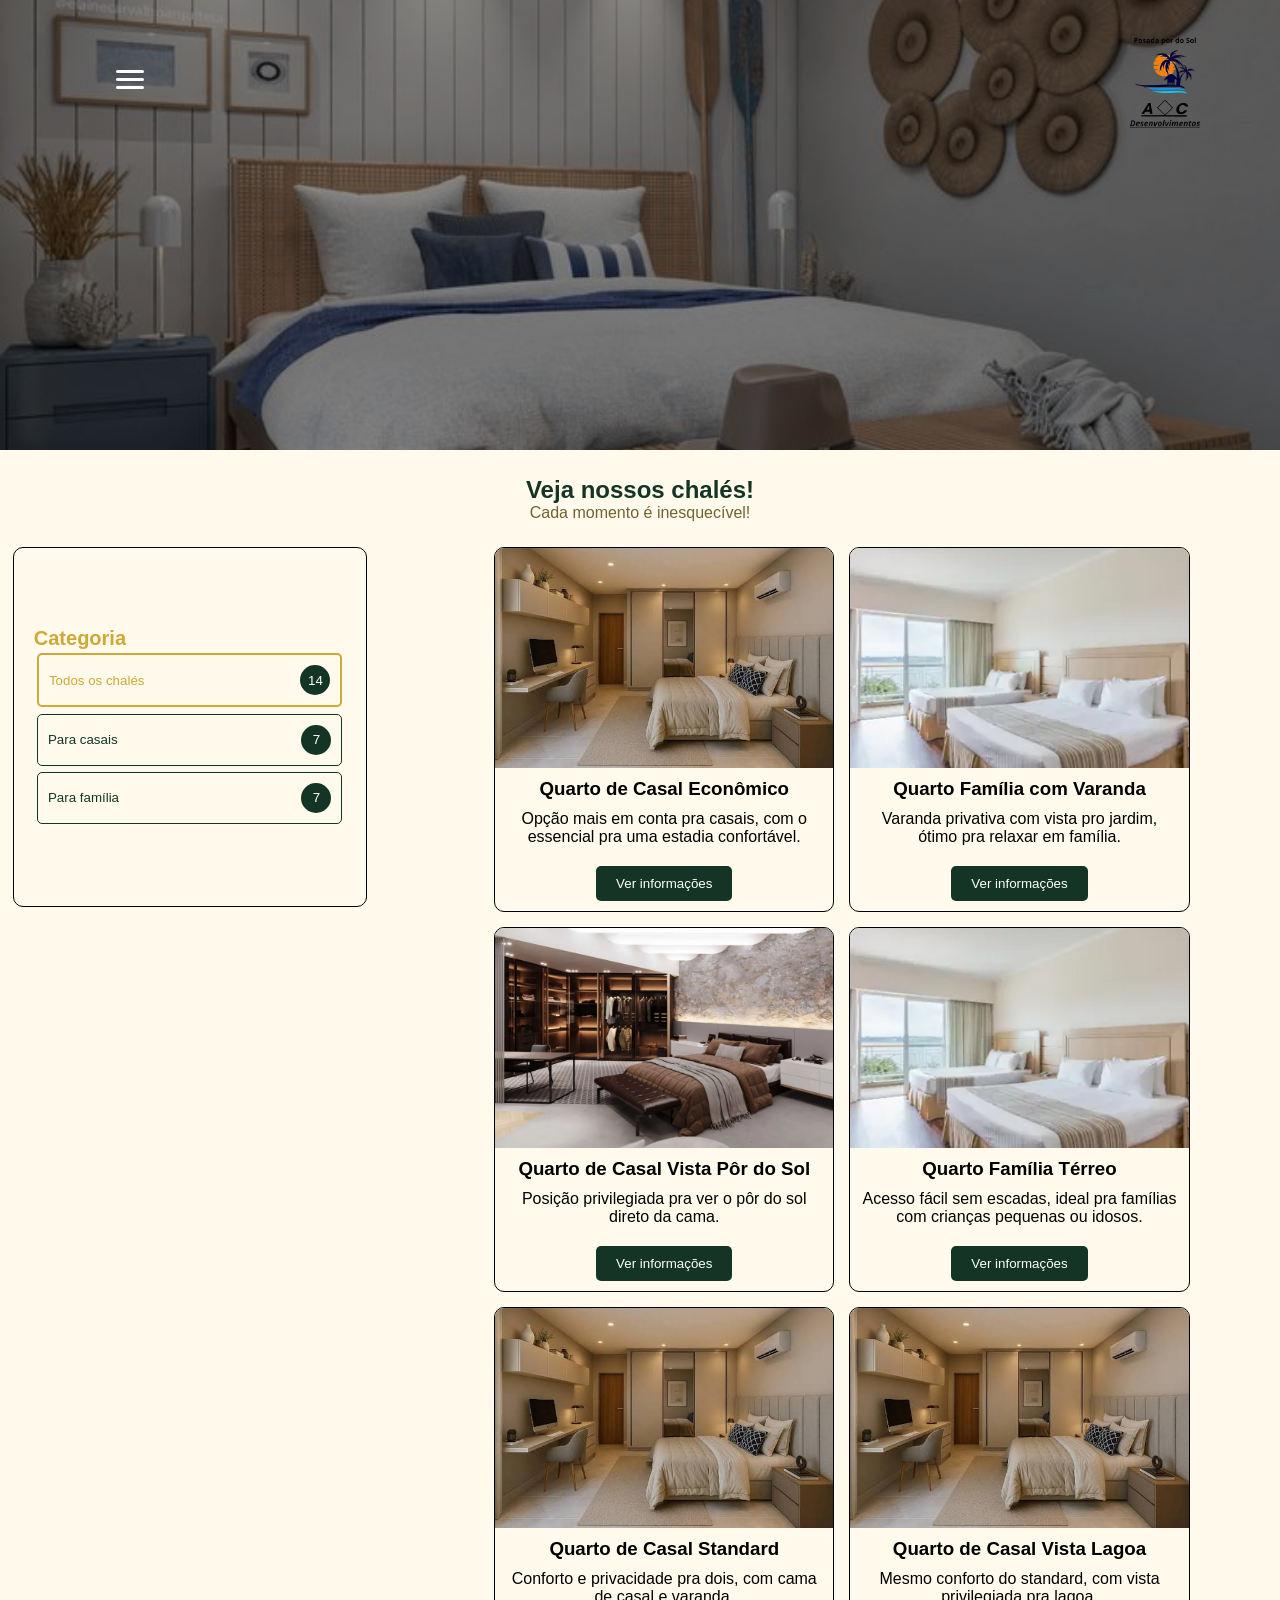
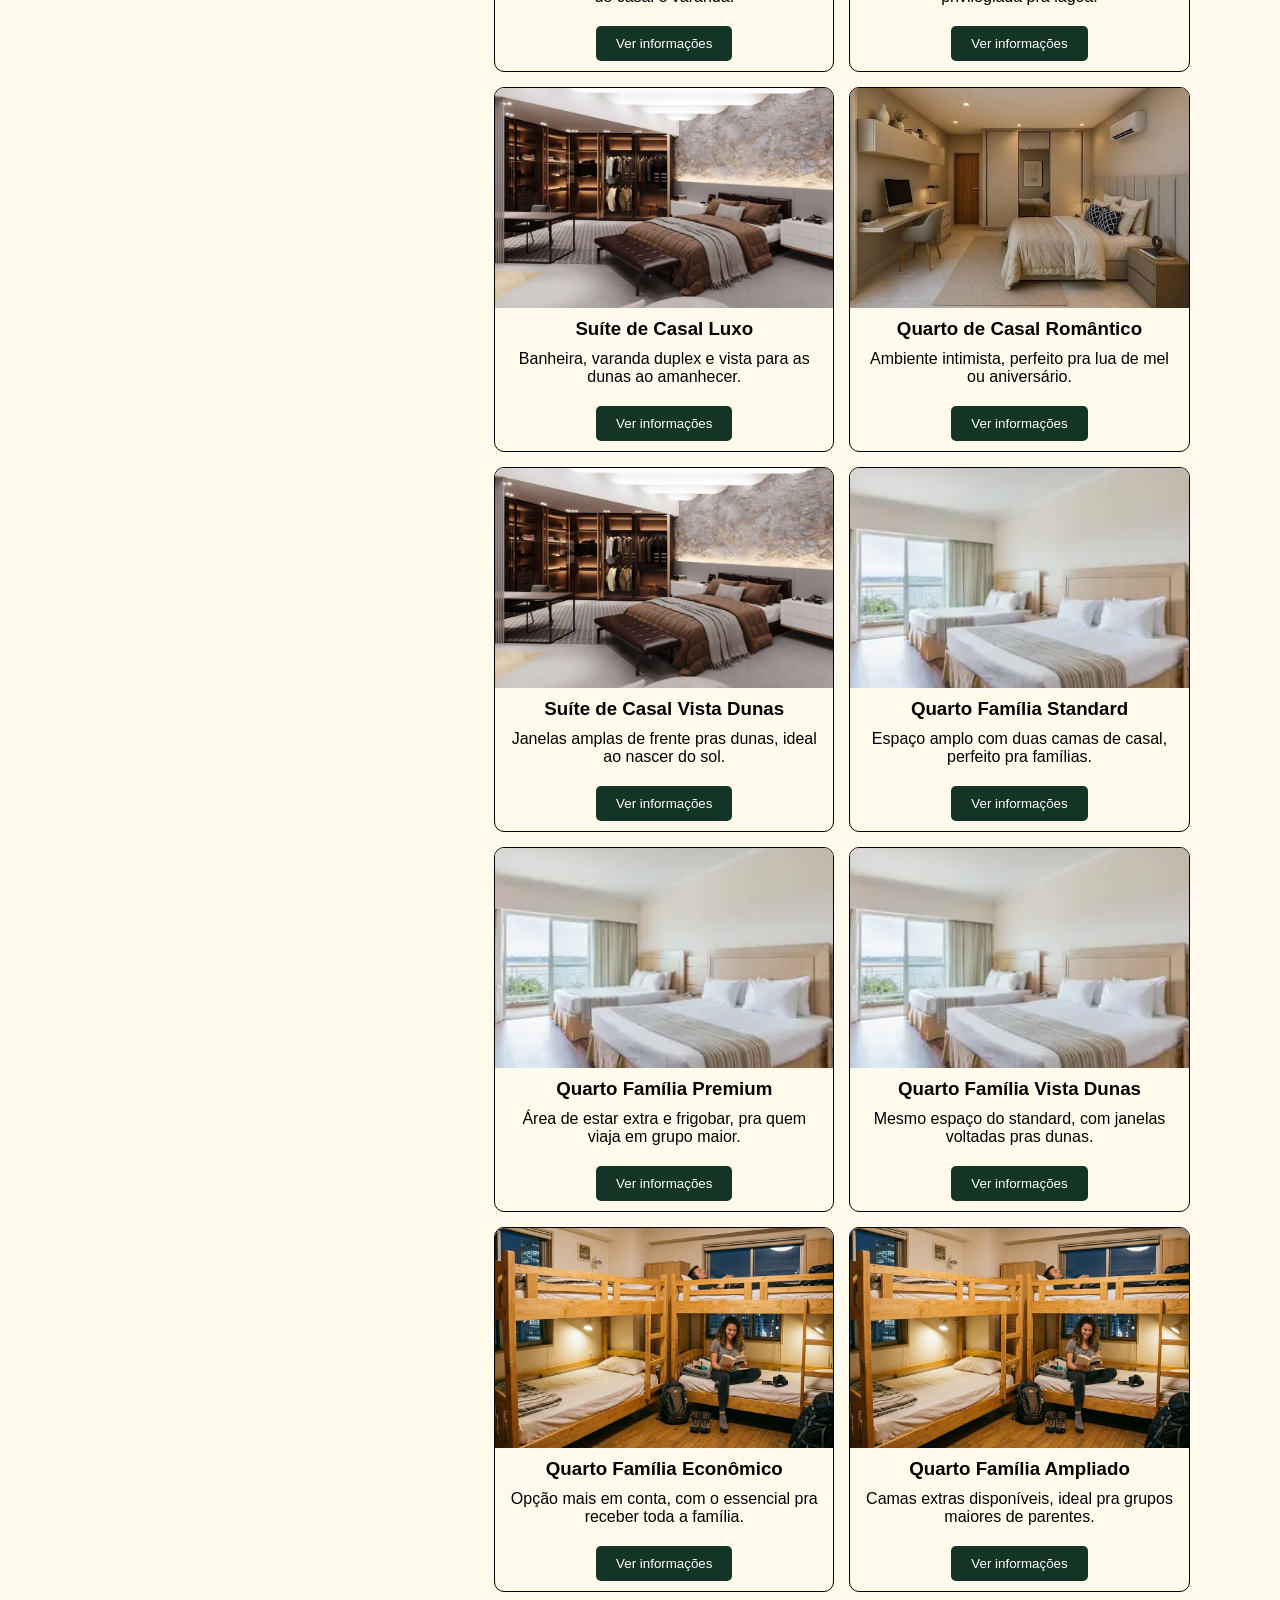
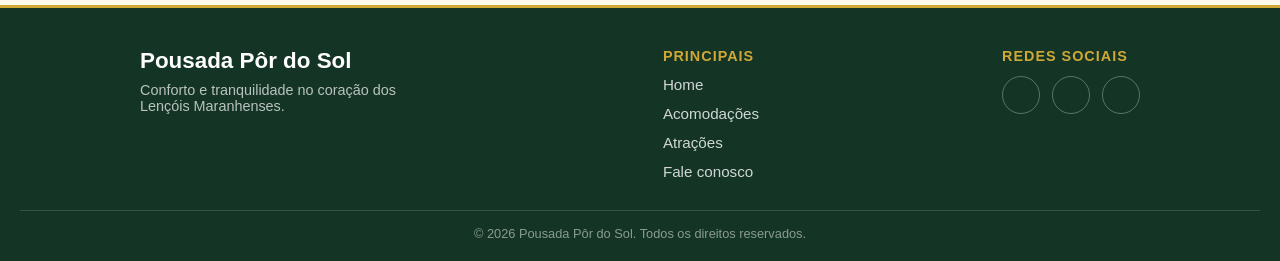
==== acomodacoes.html @ 1a96855a "Reformulaçao geral home atualizada deixando mais legivel os textos menos espaços vazios e novo rodap" ====
<!doctype html>
<html lang="pt-br">
  <head>
    <meta charset="UTF-8" />
    <meta name="viewport" content="width=device-width, initial-scale=1.0" />
    <title>Pousada Por do Sol | Acomodações</title>
    <link rel="stylesheet" href="css/ac.css" />
    <script
      src="https://kit.fontawesome.com/8bf2916310.js"
      crossorigin="anonymous"
    ></script>
  </head>
  <body>
    <header class="headerMain" id="inicio">
      <div class="overlay">
        <nav class="navInterno">
          <div class="boxMenu">
            <button class="btnMenu">
              <span></span>
              <span></span>
              <span></span>
            </button>

            <div class="contMenu">
              <ul>
                <li>
                  <span class="rotuloMenu">Principais</span>
                </li>

                <li>
                  <a href="index.html">Home</a>
                </li>

                <li>
                  <a href="acomodacoes.html">Acomodações</a>
                </li>

                <li>
                  <a href="atracao.html">Atrações</a>
                </li>

                <li>
                  <a href="#">Fale conosco</a>
                </li>
              </ul>

              <div class="contMenuBtns">
                <button
                  class="btnRedes"
                  data-url="https://github.com/CadevV/Trabalho-bimestral-Pousada"
                >
                  <i class="fa-brands fa-github"></i>
                </button>

                <button class="btnRedes" data-url="https://www.instagram.com/">
                  <i class="fa-brands fa-instagram"></i>
                </button>

                <button
                  class="btnRedes"
                  data-url="https://www.facebook.com/?locale=pt_BR"
                >
                  <i class="fa-brands fa-facebook"></i>
                </button>

                <button class="btnMenuClose">
                  <i class="fa-solid fa-xmark"></i>
                </button>
              </div>
            </div>
          </div>

          <picture class="picLogo">
            <img
              src="images/Posada_por_do_Sol.png"
              class="logo"
              alt="Logo da Pousada Por do Sol"
            />
          </picture>
        </nav>
      </div>
    </header>

    <main>
      <section class="titulo">
        <h1>Veja nossos chalés!</h1>
        <p>Cada momento é inesquecível!</p>
      </section>

      <section class="boxNav">
        <div class="navegacao">
          <h2>Categoria</h2>

          <button class="btnPesquisa active" id="btnTotal">
            Todos os chalés <span class="numTotal"></span>
          </button>

          <button class="btnPesquisa" id="btnCasal">
            Para casais <span class="numCasal"></span>
          </button>

          <button class="btnPesquisa" id="btnFamilia">
            Para família <span class="numFamilia"></span>
          </button>
        </div>

        <div class="quartos">
          <div class="boxQuarto casal">
            <img
              src="images/quartoCasal.jfif"
              alt="Quarto de casal econômico"
            />
            <h3>Quarto de Casal Econômico</h3>
            <p>
              Opção mais em conta pra casais, com o essencial pra uma estadia
              confortável.
            </p>
            <button class="btnInfo" data-id="1">Ver informações</button>
          </div>

          <div class="boxQuarto familia">
            <img
              src="images/quartoFamilia.webp"
              alt="Quarto família com varanda"
            />
            <h3>Quarto Família com Varanda</h3>
            <p>
              Varanda privativa com vista pro jardim, ótimo pra relaxar em
              família.
            </p>
            <button class="btnInfo" data-id="2">Ver informações</button>
          </div>

          <div class="boxQuarto casal">
            <img
              src="images/quartoSuite.webp"
              alt="Quarto de casal vista pôr do sol"
            />
            <h3>Quarto de Casal Vista Pôr do Sol</h3>
            <p>Posição privilegiada pra ver o pôr do sol direto da cama.</p>
            <button class="btnInfo" data-id="3">Ver informações</button>
          </div>

          <div class="boxQuarto familia">
            <img src="images/quartoFamilia.webp" alt="Quarto família térreo" />
            <h3>Quarto Família Térreo</h3>
            <p>
              Acesso fácil sem escadas, ideal pra famílias com crianças pequenas
              ou idosos.
            </p>
            <button class="btnInfo" data-id="4">Ver informações</button>
          </div>
          <div class="boxQuarto casal">
            <img src="images/quartoCasal.jfif" alt="Quarto de casal standard" />
            <h3>Quarto de Casal Standard</h3>
            <p>Conforto e privacidade pra dois, com cama de casal e varanda.</p>
            <button class="btnInfo" data-id="5">Ver informações</button>
          </div>

          <div class="boxQuarto casal">
            <img
              src="images/quartoCasal.jfif"
              alt="Quarto de casal vista lagoa"
            />
            <h3>Quarto de Casal Vista Lagoa</h3>
            <p>Mesmo conforto do standard, com vista privilegiada pra lagoa.</p>
            <button class="btnInfo" data-id="6">Ver informações</button>
          </div>

          <div class="boxQuarto casal">
            <img src="images/quartoSuite.webp" alt="Suíte de casal luxo" />
            <h3>Suíte de Casal Luxo</h3>
            <p>Banheira, varanda duplex e vista para as dunas ao amanhecer.</p>
            <button class="btnInfo" data-id="7">Ver informações</button>
          </div>

          <div class="boxQuarto casal">
            <img
              src="images/quartoCasal.jfif"
              alt="Quarto de casal romântico"
            />
            <h3>Quarto de Casal Romântico</h3>
            <p>Ambiente intimista, perfeito pra lua de mel ou aniversário.</p>
            <button class="btnInfo" data-id="8">Ver informações</button>
          </div>

          <div class="boxQuarto casal">
            <img
              src="images/quartoSuite.webp"
              alt="Suíte de casal vista dunas"
            />
            <h3>Suíte de Casal Vista Dunas</h3>
            <p>Janelas amplas de frente pras dunas, ideal ao nascer do sol.</p>
            <button class="btnInfo" data-id="9">Ver informações</button>
          </div>

          <div class="boxQuarto familia">
            <img
              src="images/quartoFamilia.webp"
              alt="Quarto família standard"
            />
            <h3>Quarto Família Standard</h3>
            <p>Espaço amplo com duas camas de casal, perfeito pra famílias.</p>
            <button class="btnInfo" data-id="10">Ver informações</button>
          </div>

          <div class="boxQuarto familia">
            <img src="images/quartoFamilia.webp" alt="Quarto família premium" />
            <h3>Quarto Família Premium</h3>
            <p>
              Área de estar extra e frigobar, pra quem viaja em grupo maior.
            </p>
            <button class="btnInfo" data-id="11">Ver informações</button>
          </div>

          <div class="boxQuarto familia">
            <img
              src="images/quartoFamilia.webp"
              alt="Quarto família vista dunas"
            />
            <h3>Quarto Família Vista Dunas</h3>
            <p>Mesmo espaço do standard, com janelas voltadas pras dunas.</p>
            <button class="btnInfo" data-id="12">Ver informações</button>
          </div>

          <div class="boxQuarto familia">
            <img
              src="images/quartoCompartilhado.webp"
              alt="Quarto família econômico"
            />
            <h3>Quarto Família Econômico</h3>
            <p>
              Opção mais em conta, com o essencial pra receber toda a família.
            </p>
            <button class="btnInfo" data-id="13">Ver informações</button>
          </div>

          <div class="boxQuarto familia">
            <img
              src="images/quartoCompartilhado.webp"
              alt="Quarto família ampliado"
            />
            <h3>Quarto Família Ampliado</h3>
            <p>
              Camas extras disponíveis, ideal pra grupos maiores de parentes.
            </p>
            <button class="btnInfo" data-id="14">Ver informações</button>
          </div>

          <div class="modalQuarto">
            <div class="modalCont">
              <button class="btnCloseModal">
                <i class="fa-solid fa-xmark"></i>
              </button>
              <img class="modalImg" src="" alt="" />
              <h3 class="modalTitulo"></h3>
              <p class="modalDescricao"></p>
              <div>
                <span class="modalPreco"></span>
                <button>Alugar</button>
              </div>
            </div>
          </div>
        </div>
      </section>
    </main>

    <footer class="rodape">
      <div class="rodapeTopo">
        <div class="rodapeMarca">
          <h2>Pousada Pôr do Sol</h2>
          <p>Conforto e tranquilidade no coração dos Lençóis Maranhenses.</p>
        </div>

        <div class="rodapeColuna">
          <h3>Principais</h3>
          <a href="index.html" class="menu-rodape">Home</a>
          <a href="acomodacoes.html" class="menu-rodape">Acomodações</a>
          <a href="atracao.html" class="menu-rodape">Atrações</a>
          <a href="#" class="menu-rodape">Fale conosco</a>
        </div>

        <div class="rodapeColuna">
          <h3>Redes sociais</h3>
          <div class="rodapeRedes">
            <button
              class="btnRedes"
              data-url="https://github.com/CadevV/Trabalho-bimestral-Pousada"
            >
              <i class="fa-brands fa-github"></i>
            </button>

            <button class="btnRedes" data-url="https://www.instagram.com/">
              <i class="fa-brands fa-instagram"></i>
            </button>

            <button
              class="btnRedes"
              data-url="https://www.facebook.com/?locale=pt_BR"
            >
              <i class="fa-brands fa-facebook"></i>
            </button>
          </div>
        </div>
      </div>

      <div class="rodapeBase">
        <p>&copy; 2026 Pousada Pôr do Sol. Todos os direitos reservados.</p>
      </div>
    </footer>

    <script src="js/ac.js"></script>
  </body>
</html>
---- css/ac.css ----
* {
  margin: 0;
  padding: 0;
  box-sizing: border-box;
}

html {
  scroll-behavior: smooth;
}

body {
  display: flex;
  flex-direction: column;
  min-height: 100vh;
  font-family: Arial, Helvetica, sans-serif;
  background: #fffaeb;
}

body.modalOpen {
  overflow: hidden;
}

body::-webkit-scrollbar {
  display: none;
}

.headerMain {
  position: relative;
  width: 100%;
  height: 50vh;
  background-image: url(../images/suite.jpg);
  background-repeat: no-repeat;
  background-size: cover;
  background-position: center;
}

.overlay {
  width: 100%;
  height: 100%;
  background: rgba(0, 0, 0, 0.45);
  color: white;
}

.navInterno {
  width: 100%;
  padding: 0 15px;
  display: flex;
  justify-content: space-between;
  align-items: center;
  transition: 1s;
}

.boxMenu,
.boxReserva {
  width: auto;
  display: flex;
  justify-content: center;
  width: 150px;
}

.picLogo {
  width: 150px;
  display: flex;
  justify-content: center;
  border-radius: 10px;
}

.logo {
  width: 90px;
  margin: 3%;
}

.mudancaCor {
  position: fixed;
  background: rgba(0, 0, 0, 0.5);
  transition: 0.3s;
}

.mudancaCor img {
  width: 70px;
  background: rgba(255, 255, 255, 0.7);
  border-radius: 10px;
  transition: 0.3s;
}

.btnMenu {
  display: flex;
  flex-direction: column;
  gap: 5px;
  background: transparent;
  border: none;
  cursor: pointer;
}

.btnMenu span {
  width: 28px;
  height: 3px;
  background: white;
  border-radius: 5px;
}

.contMenu {
  position: fixed;
  top: 0;
  left: 0;
  width: 100%;
  min-height: 100vh;
  padding: 20px;
  transform: translateY(-100%);
  background: rgba(255, 251, 234, 0.7);
  color: #726231;
  font-size: 2.5rem;
  transition: transform 0.3s ease-in-out;
  z-index: 999;
}

.contMenu.active {
  transform: translateY(0);
}

.contMenuBtns button {
  background: transparent;
  border: none;
  font-size: 2rem;
  cursor: pointer;
}

.btnMenuClose:hover {
  color: #ce2c03;
}

.btnRedes:hover {
  color: #143525;
}

.contMenu ul {
  min-height: 80vh;
  display: flex;
  flex-direction: column;
  justify-content: center;
  gap: 20px;
  list-style: none;
}

.contMenu a {
  display: flex;
  flex-direction: column;
  font-size: 2rem;
  color: #143525;
  text-decoration: none;
  transition: transform 0.3s ease-in-out;
}

.contMenu a:hover {
  color: #cfa836;
  text-decoration: underline;
  transform: translateX(50px);
}

.titulo {
  margin: 2%;
  display: flex;
  flex-direction: column;
  justify-content: center;
  align-items: center;
}

.titulo h1 {
  color: #143525;
}

.titulo p {
  color: #726231;
}

.boxNav {
  display: flex;
  flex-direction: column;
  gap: 30px;
  margin: 1%;
}

.navegacao {
  width: 100%;
  height: auto;
  padding: 20px;
  display: flex;
  flex-direction: column;
  justify-content: center;
  border: 1px solid black;
  border-radius: 10px;
}

.navegacao h2 {
  color: #cfa836;
  font-size: 20px;
}

.btnPesquisa {
  border: 1px solid #143525;
  border-radius: 5px;
  color: #143525;
  padding: 10px;
  display: flex;
  justify-content: space-between;
  align-items: center;
  gap: 5px;
  background: transparent;
  margin: 1%;
}

.btnPesquisa span {
  border-radius: 50%;
  width: 30px;
  height: 30px;
  display: flex;
  justify-content: center;
  align-items: center;
  background: #143525;
  color: white;
}

.btnPesquisa:hover {
  border: 1px solid #cfa836;
  color: #cfa836;
}

.btnPesquisa.active {
  border: 2px solid #cfa836;
  color: #cfa836;
}

.quartos {
  display: flex;
  flex-wrap: wrap;
  width: 100%;
  gap: 15px;
  justify-content: center;
}

.boxQuarto {
  width: 100%;
  display: flex;
  flex-direction: column;
  align-items: center;
  border: 1px solid black;
  border-radius: 10px;
  overflow: hidden;
}

.boxQuarto img {
  width: 100%;
  height: 220px;
  object-fit: cover;
}

.boxQuarto h3 {
  margin-top: 10px;
}

.boxQuarto p {
  padding: 10px;
  text-align: center;
}

.btnInfo {
  margin: 10px;
  padding: 10px 20px;
  background: #143525;
  border: none;
  border-radius: 5px;
  color: white;
  cursor: pointer;
  transition: 0.3s;
}

.btnInfo:hover {
  background: #cfa836;
}

.modalQuarto {
  display: none;
  position: fixed;
  top: 0;
  left: 0;
  width: 100%;
  height: 100%;
  background: rgba(0, 0, 0, 0.6);
  align-items: center;
  justify-content: center;
  z-index: 1000;
}

.modalQuarto.active {
  display: flex;
}

.modalCont {
  background: #fffaeb;
  width: 90%;
  max-width: 400px;
  border-radius: 12px;
  padding: 20px;
  position: relative;
  display: flex;
  flex-direction: column;
  gap: 10px;
}

.modalCont div {
  display: flex;
  justify-content: space-between;
}

.modalCont div button {
  background-color: #143525;
  color: #ffffff;
  padding: 12px 24px;
  font-size: 16px;
  border: none;
  border-radius: 30px;
  cursor: pointer;
  box-shadow: 0 4px 6px rgba(0, 0, 0, 0.1);
  transition:
    transform 0.2s ease,
    box-shadow 0.2s ease;
}

.modalCont div button:hover {
  transform: translateY(-2px);
  box-shadow: 0 6px 12px rgba(0, 0, 0, 0.15);
}

.btnCloseModal {
  position: absolute;
  top: 10px;
  right: 10px;
  background: transparent;
  border: none;
  font-size: 1.2rem;
  cursor: pointer;
  color: #314622;
}

.modalImg {
  width: 100%;
  height: 200px;
  object-fit: cover;
  border-radius: 10px;
}

.modalTitulo {
  font-size: 1.3rem;
  color: #314622;
}

.modalDescricao {
  font-size: 0.95rem;
  color: #726231;
  line-height: 1.4;
}

.modalPreco {
  font-weight: bold;
  color: #ffb400;
  font-size: 1.1rem;
}

.familia.off,
.casal.off {
  display: none;
}

.rodape {
  background-color: #143525;
  border-top: 3px solid #cfa836;
  padding: 40px 20px 20px;
}

.rodapeTopo {
  display: flex;
  flex-direction: column;
  align-items: center;
  gap: 30px;
  text-align: center;
  max-width: 1000px;
  margin: 0 auto;
}

.rodapeMarca h2 {
  color: #ffffff;
  font-size: 1.4rem;
}

.rodapeMarca p {
  color: rgba(255, 255, 255, 0.7);
  font-size: 0.9rem;
  margin-top: 8px;
  max-width: 280px;
}

.rodapeColuna {
  display: flex;
  flex-direction: column;
  align-items: center;
  gap: 12px;
}

.rodapeColuna h3 {
  color: #cfa836;
  font-size: 0.9rem;
  text-transform: uppercase;
  letter-spacing: 1px;
}

.menu-rodape {
  color: rgba(255, 255, 255, 0.8);
  text-decoration: none;
  font-size: 0.95rem;
  transition: 0.3s;
}

.menu-rodape:hover {
  color: #cfa836;
}

.rodapeRedes {
  display: flex;
  gap: 12px;
}

.rodapeRedes .btnRedes {
  width: 38px;
  height: 38px;
  border-radius: 50%;
  border: 1px solid rgba(255, 255, 255, 0.3);
  background: transparent;
  color: #ffffff;
  display: flex;
  align-items: center;
  justify-content: center;
  cursor: pointer;
  transition: 0.3s;
}

.rodapeRedes .btnRedes:hover {
  background: #cfa836;
  border-color: #cfa836;
  color: #143525;
}

.rodapeBase {
  border-top: 1px solid rgba(255, 255, 255, 0.15);
  margin-top: 30px;
  padding-top: 15px;
  text-align: center;
}

.rodapeBase p {
  color: rgba(255, 255, 255, 0.5);
  font-size: 0.8rem;
}

@media (min-width: 768px) {
  .navInterno {
    padding: 0 40px;
  }

  .boxMenu,
  .boxReserva {
    width: 180px;
  }

  .logo {
    width: 150px;
  }

  .contMenuBtns {
    position: absolute;
    top: 20px;
    right: 20px;
  }

  .boxNav {
    flex-direction: row;
    justify-content: space-between;
    gap: 50px;
  }

  .navegacao {
    width: 40%;
    height: 40vh;
  }

  .boxQuarto {
    width: 40%;
  }

  .rodapeTopo {
    flex-direction: row;
    justify-content: space-between;
    align-items: flex-start;
    text-align: left;
  }

  .rodapeMarca {
    max-width: 280px;
  }

  .rodapeColuna {
    align-items: flex-start;
  }
}
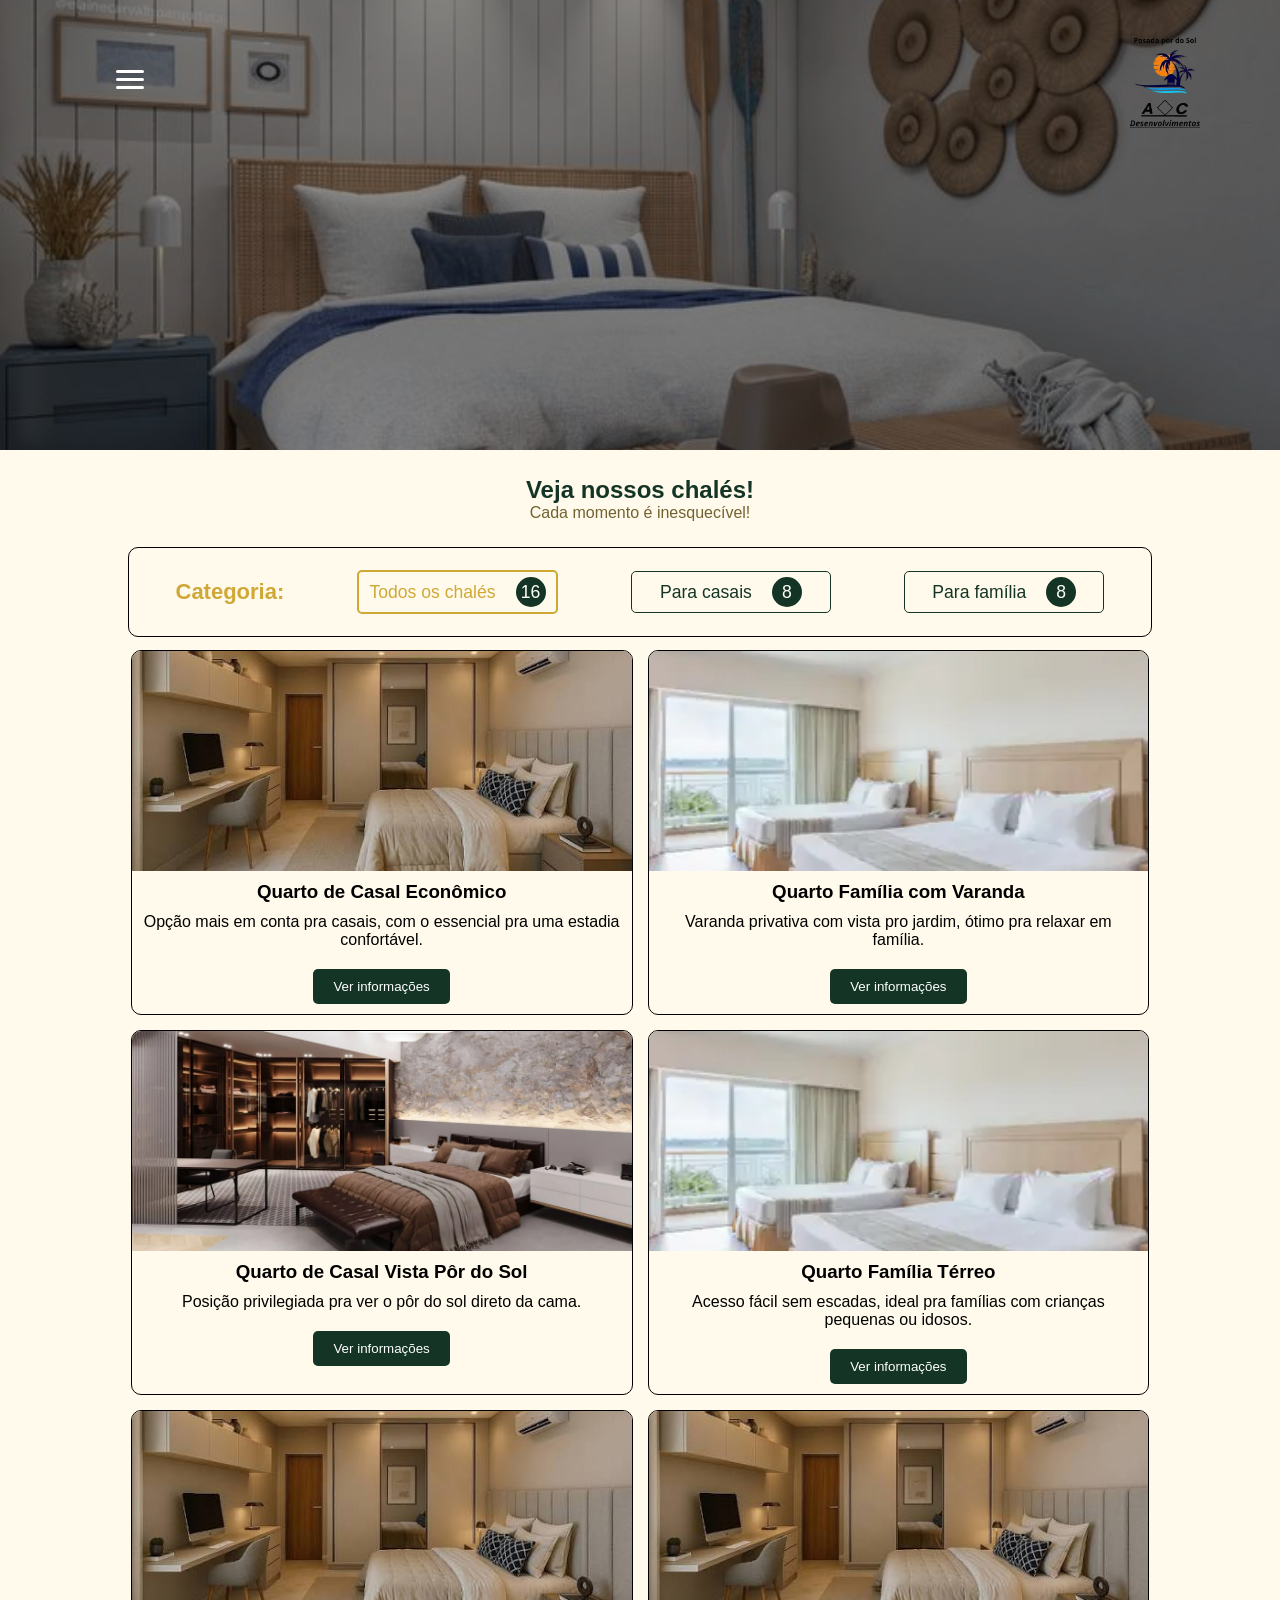
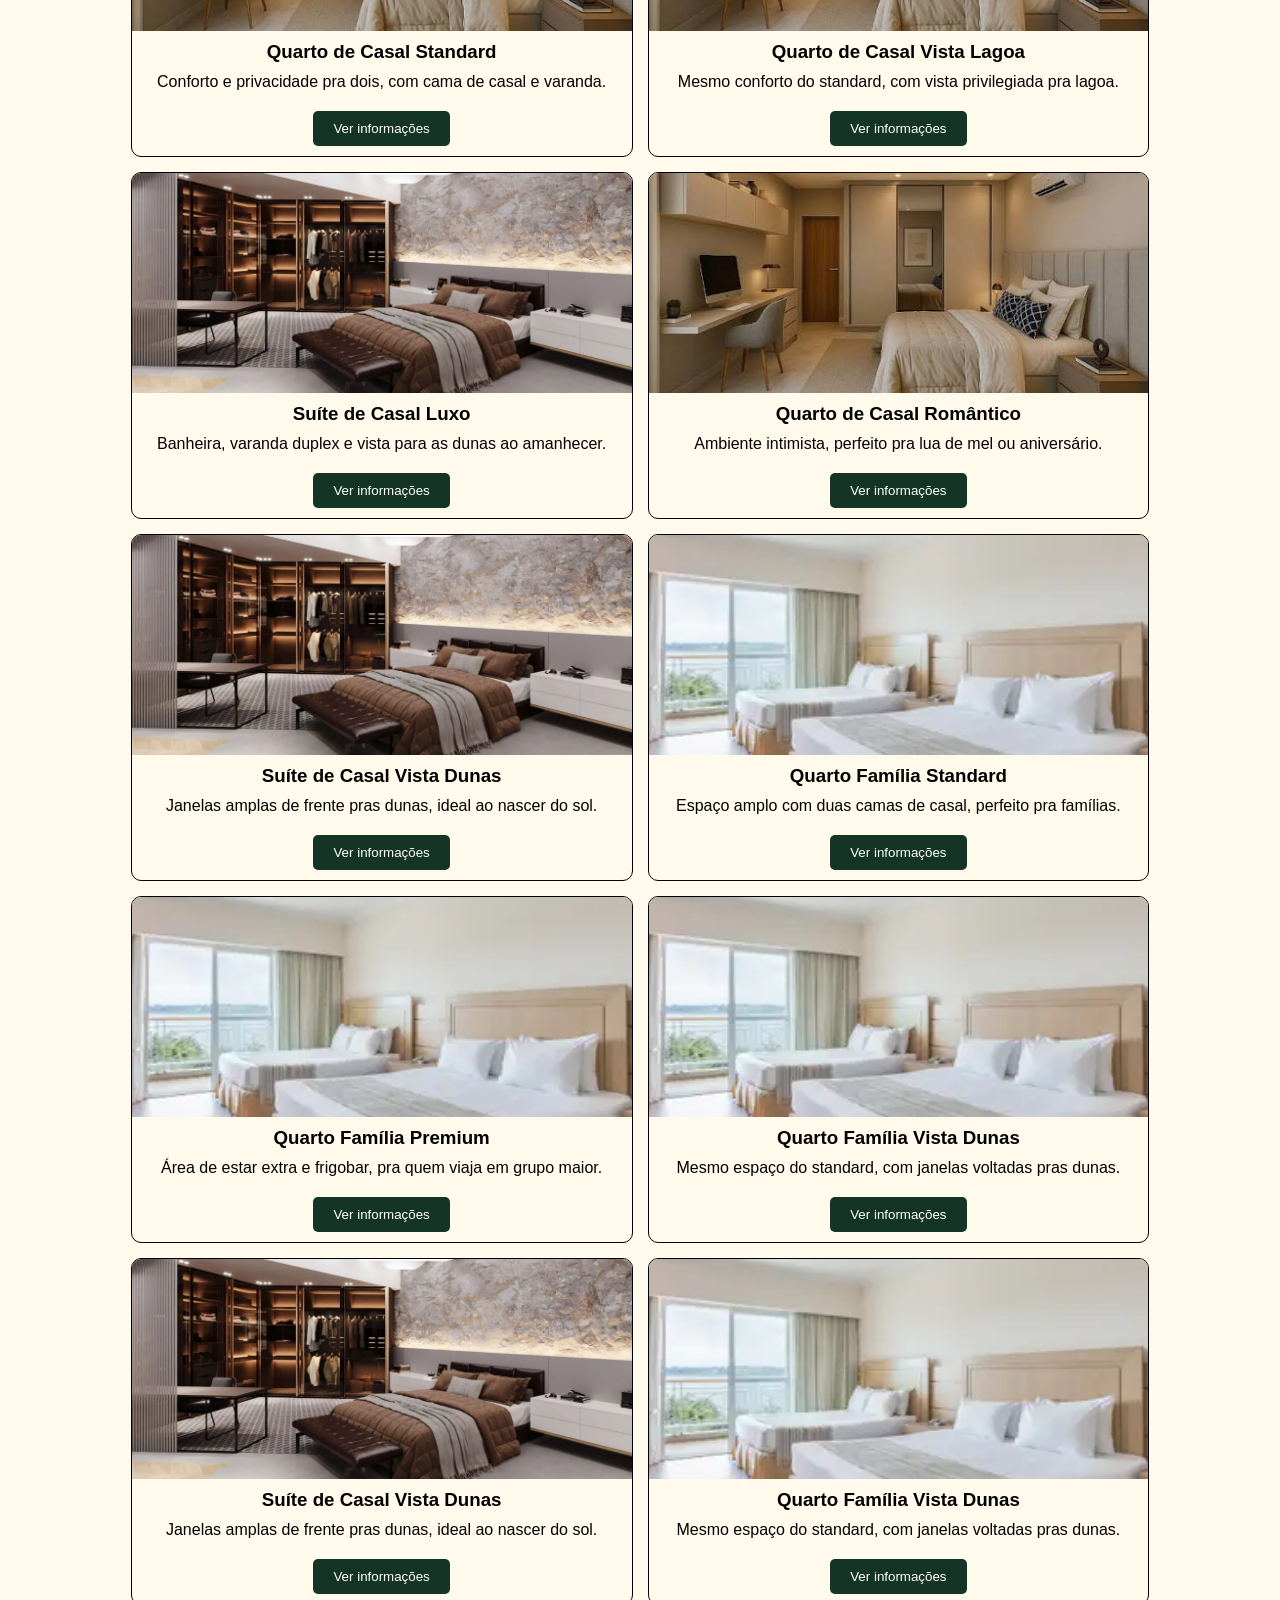
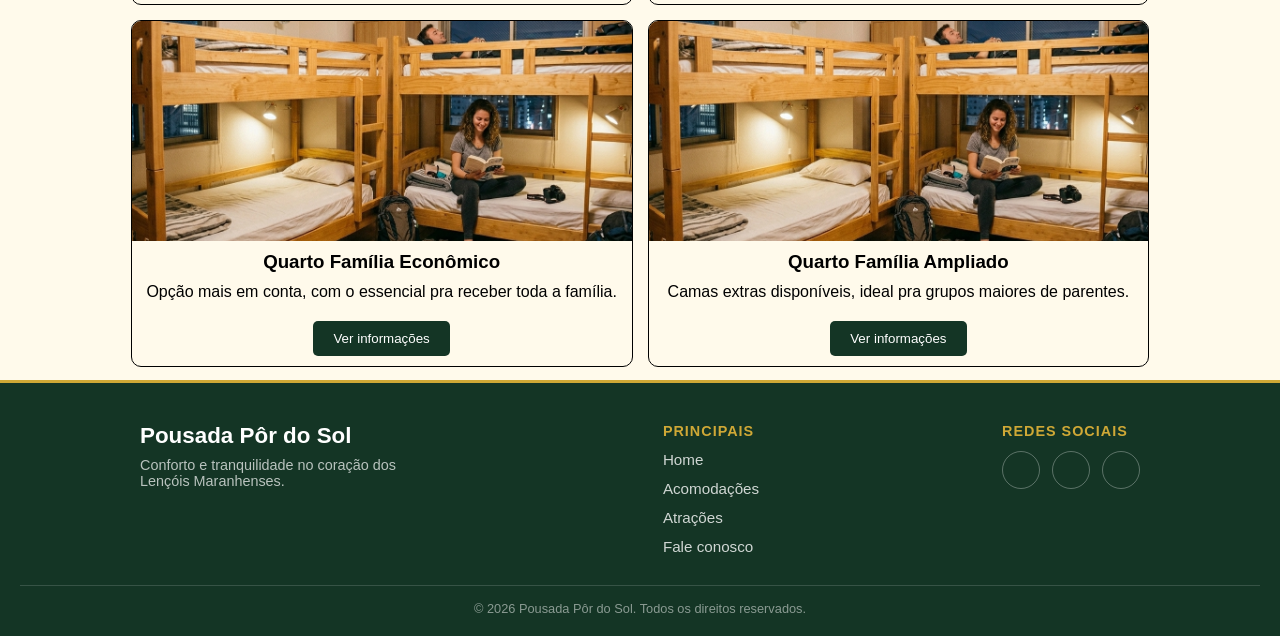
==== commit c9d0e67d: "Alteração página home e atrações." ====
--- a/acomodacoes.html
+++ b/acomodacoes.html
@@ -87,9 +87,9 @@
         <p>Cada momento é inesquecível!</p>
       </section>
 
-      <section class="boxNav">
+      <section class="display-nav">
         <div class="navegacao">
-          <h2>Categoria</h2>
+          <h2>Categoria:</h2>
 
           <button class="btnPesquisa active" id="btnTotal">
             Todos os chalés <span class="numTotal"></span>
@@ -103,7 +103,9 @@
             Para família <span class="numFamilia"></span>
           </button>
         </div>
-
+    </section>
+
+      <section class="boxNav">  
         <div class="quartos">
           <div class="boxQuarto casal">
             <img
@@ -211,6 +213,25 @@
               Área de estar extra e frigobar, pra quem viaja em grupo maior.
             </p>
             <button class="btnInfo" data-id="11">Ver informações</button>
+          </div>
+
+          <div class="boxQuarto familia">
+            <img
+              src="images/quartoFamilia.webp"
+              alt="Quarto família vista dunas"
+            />
+            <h3>Quarto Família Vista Dunas</h3>
+            <p>Mesmo espaço do standard, com janelas voltadas pras dunas.</p>
+            <button class="btnInfo" data-id="12">Ver informações</button>
+          </div>
+          <div class="boxQuarto casal">
+            <img
+              src="images/quartoSuite.webp"
+              alt="Suíte de casal vista dunas"
+            />
+            <h3>Suíte de Casal Vista Dunas</h3>
+            <p>Janelas amplas de frente pras dunas, ideal ao nascer do sol.</p>
+            <button class="btnInfo" data-id="9">Ver informações</button>
           </div>
 
           <div class="boxQuarto familia">
--- a/css/ac.css
+++ b/css/ac.css
@@ -173,6 +173,13 @@
   color: #726231;
 }
 
+.display-nav{
+  display: flex;
+  flex-direction: row;
+  justify-content: center;
+  align-items: center;
+}
+
 .boxNav {
   display: flex;
   flex-direction: column;
@@ -183,30 +190,32 @@
 .navegacao {
   width: 100%;
   height: auto;
-  padding: 20px;
-  display: flex;
-  flex-direction: column;
-  justify-content: center;
+  padding: 10px;
+  display: flex;
+  flex-direction: row;
+  justify-content: space-around;
+  align-items: center;
   border: 1px solid black;
   border-radius: 10px;
 }
 
 .navegacao h2 {
   color: #cfa836;
-  font-size: 20px;
+  font-size: 22px;
 }
 
 .btnPesquisa {
   border: 1px solid #143525;
   border-radius: 5px;
   color: #143525;
-  padding: 10px;
-  display: flex;
-  justify-content: space-between;
-  align-items: center;
-  gap: 5px;
+  padding: 5px;
+  display: flex;
+  justify-content: center;
+  align-items: center;
+  gap: 20px;
   background: transparent;
-  margin: 1%;
+  width: 20%;
+  font-size: 1.1rem;
 }
 
 .btnPesquisa span {
@@ -488,8 +497,8 @@
   }
 
   .navegacao {
-    width: 40%;
-    height: 40vh;
+    width: 80%;
+    height: 10vh;
   }
 
   .boxQuarto {
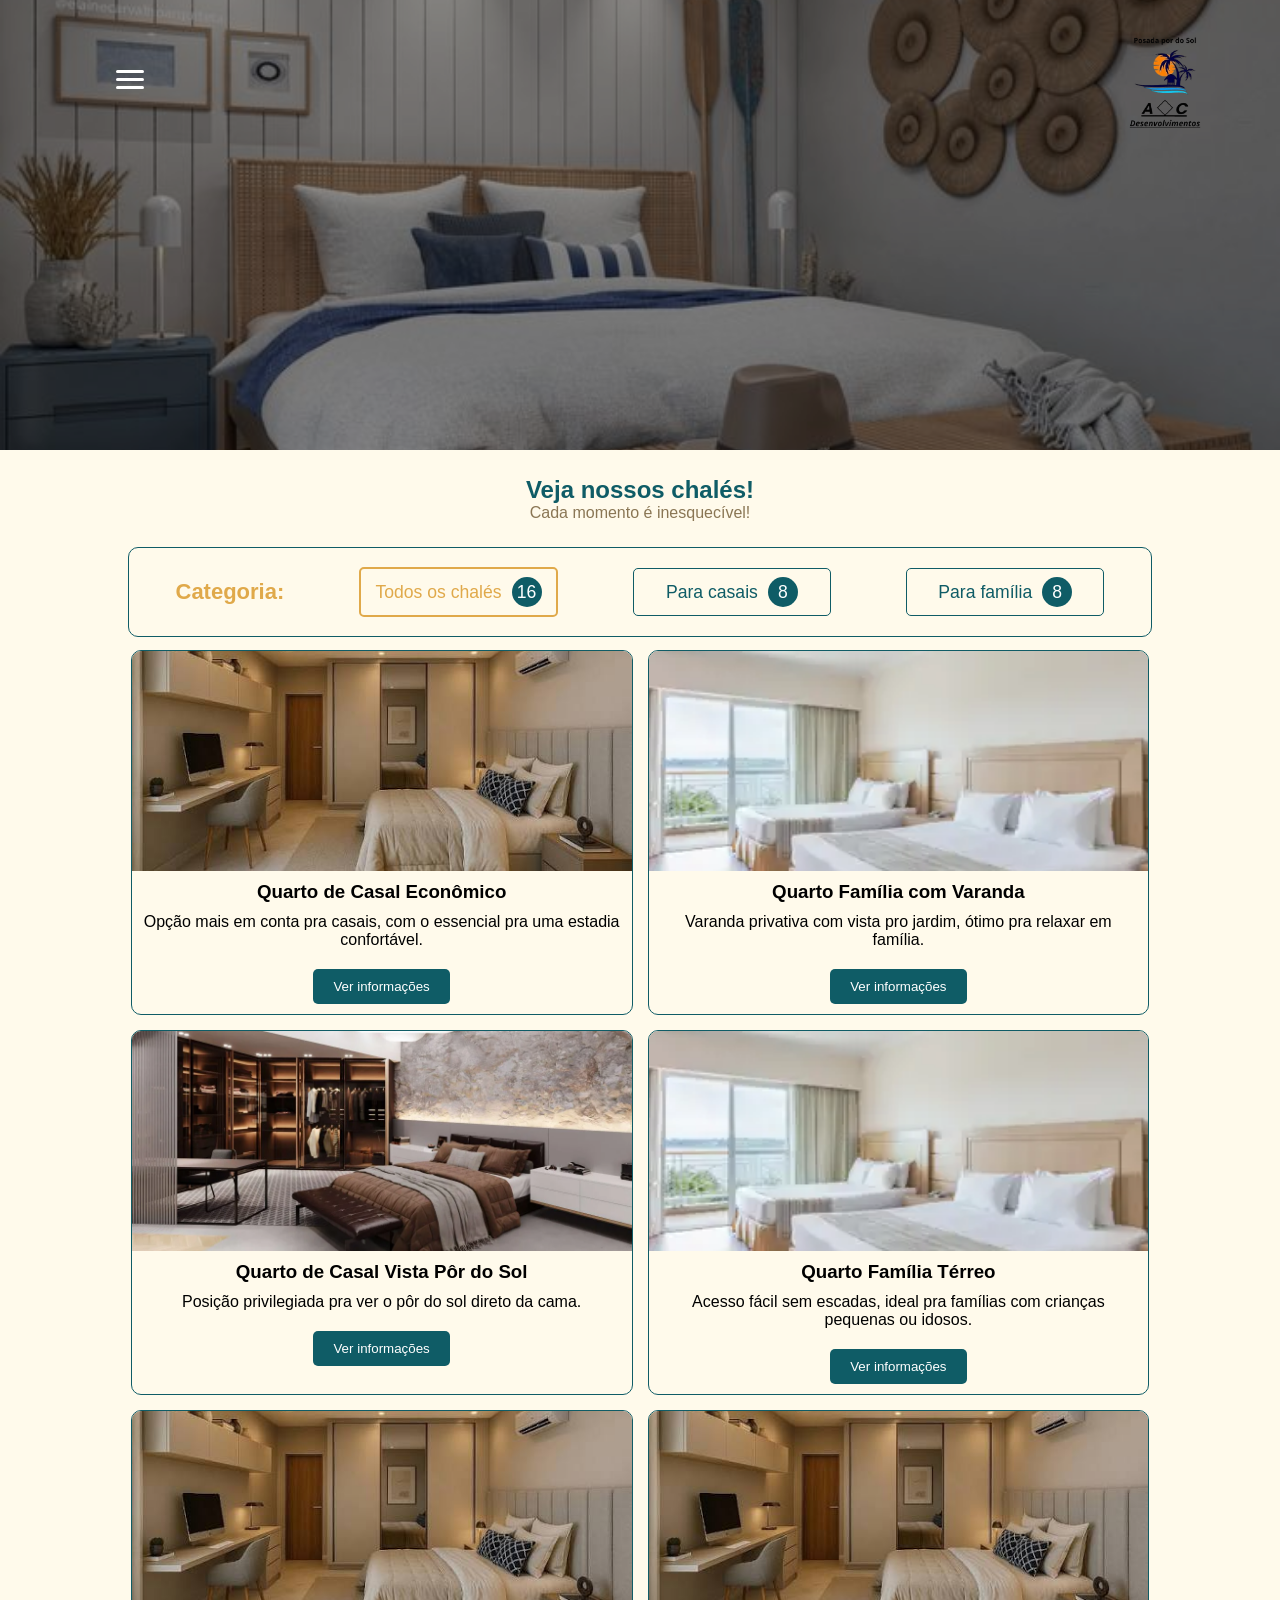
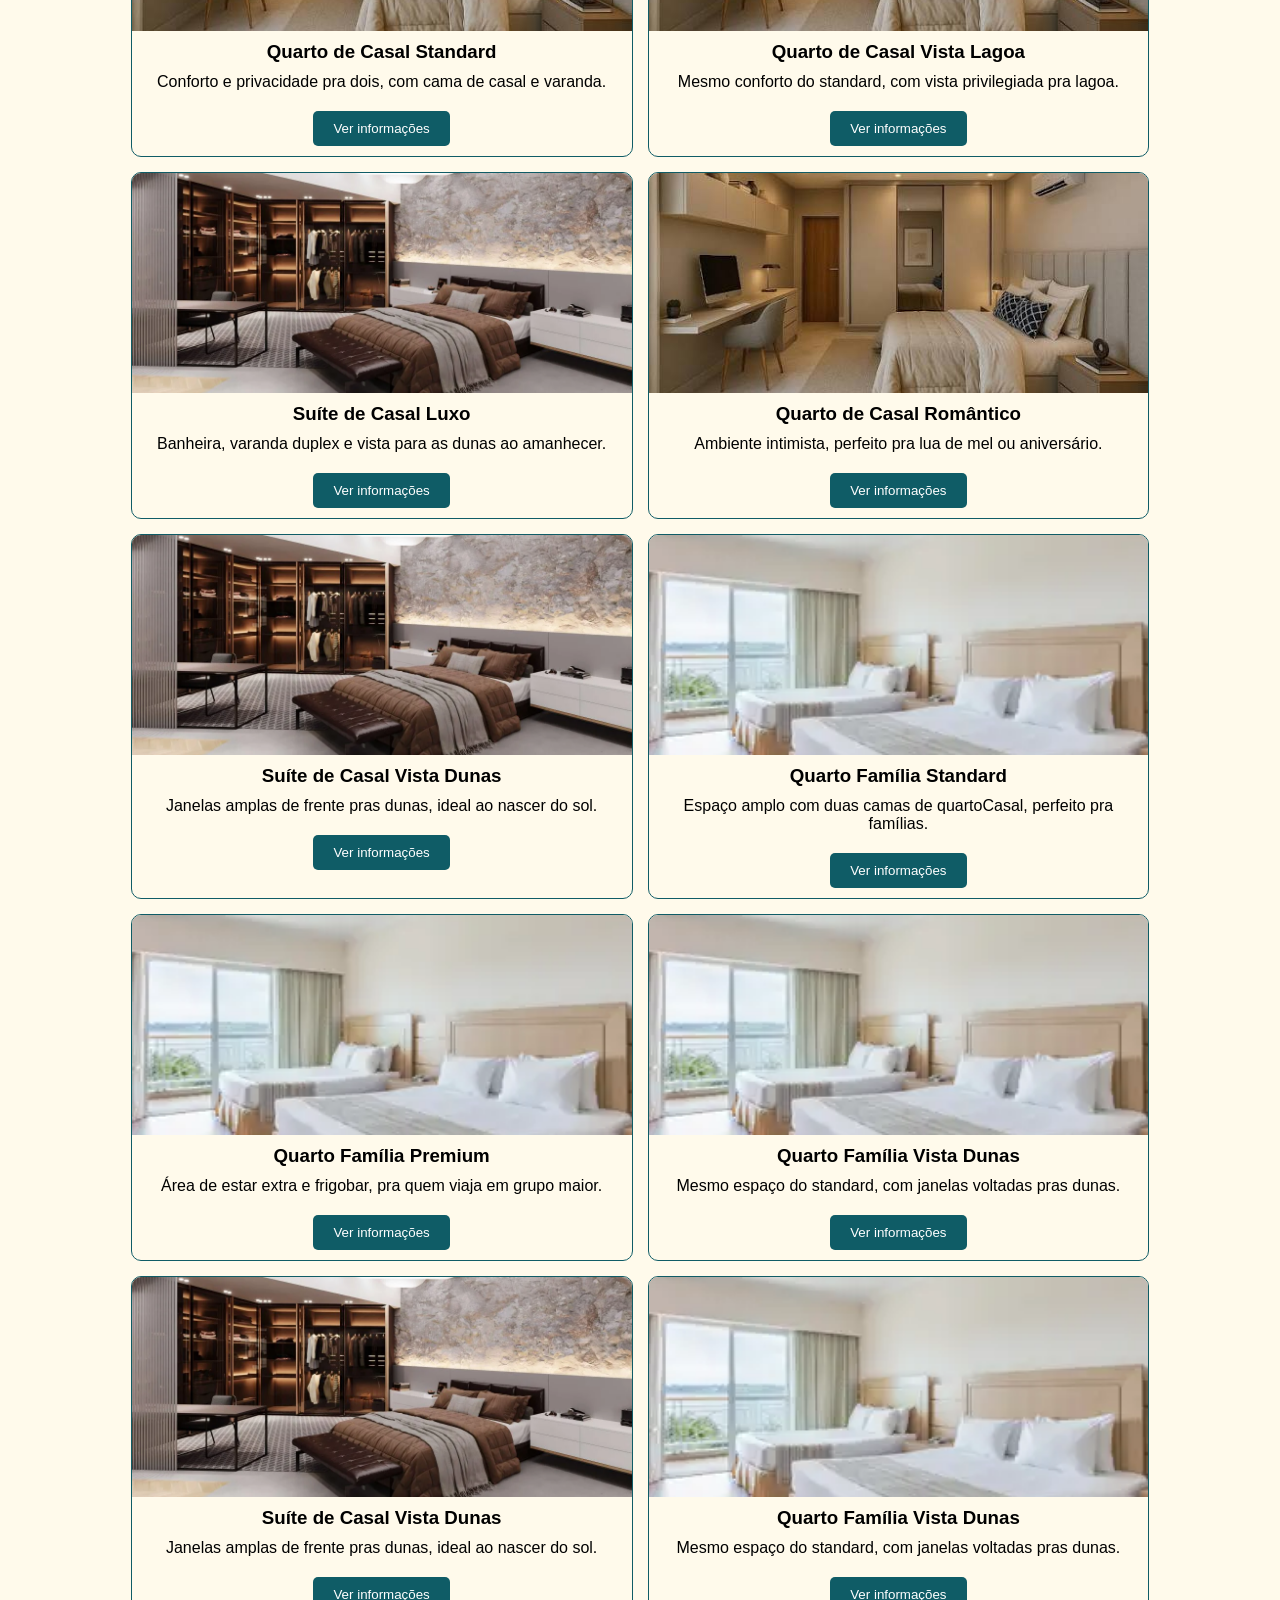
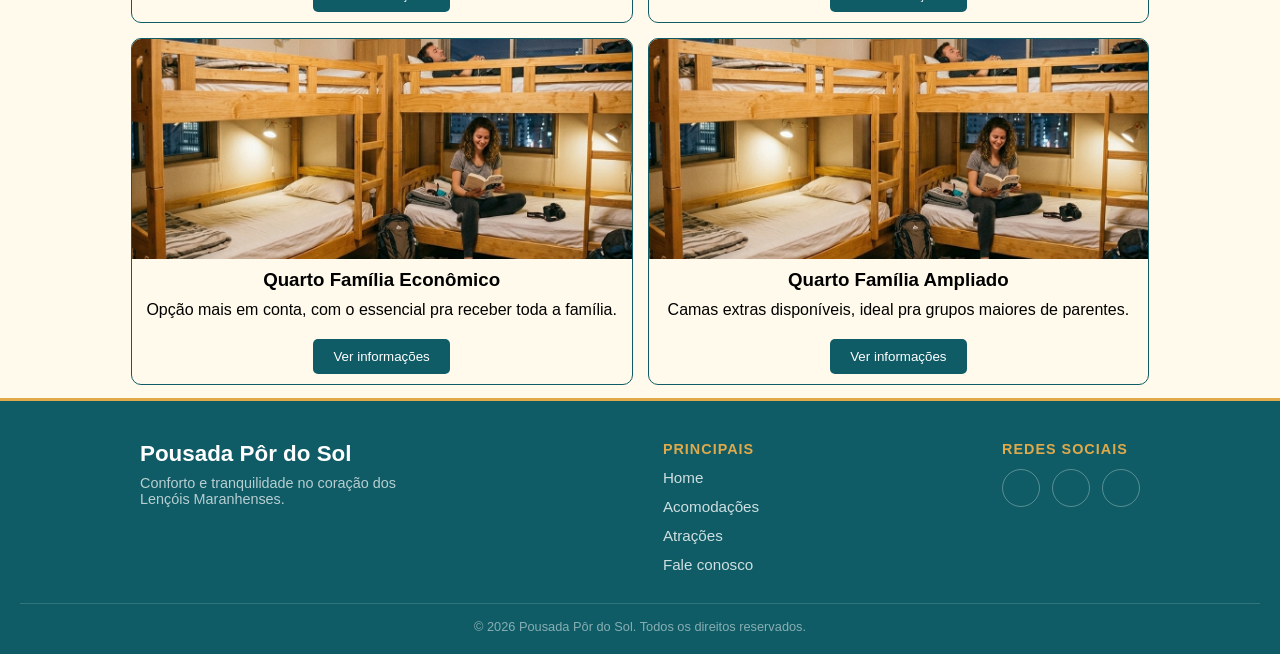
==== commit a3dfcbfd: "Refatora nomenclatura das classes mantendo layout e funcionalidades, inicio de re-desing da pagina d" ====
--- a/acomodacoes.html
+++ b/acomodacoes.html
@@ -12,19 +12,19 @@
   </head>
   <body>
     <header class="headerMain" id="inicio">
-      <div class="overlay">
-        <nav class="navInterno">
-          <div class="boxMenu">
+      <div class="headerOverlay">
+        <nav class="navMain">
+          <div class="navMenuBox">
             <button class="btnMenu">
               <span></span>
               <span></span>
               <span></span>
             </button>
 
-            <div class="contMenu">
+            <div class="navMenu">
               <ul>
                 <li>
-                  <span class="rotuloMenu">Principais</span>
+                  <span class="navRotulo">Principais</span>
                 </li>
 
                 <li>
@@ -40,40 +40,40 @@
                 </li>
 
                 <li>
-                  <a href="#">Fale conosco</a>
+                  <a href="faleConosco.html">Fale conosco</a>
                 </li>
               </ul>
 
-              <div class="contMenuBtns">
+              <div class="navBtns">
                 <button
-                  class="btnRedes"
+                  class="btnRedeSocial"
                   data-url="https://github.com/CadevV/Trabalho-bimestral-Pousada"
                 >
                   <i class="fa-brands fa-github"></i>
                 </button>
 
-                <button class="btnRedes" data-url="https://www.instagram.com/">
+                <button class="btnRedeSocial" data-url="https://www.instagram.com/">
                   <i class="fa-brands fa-instagram"></i>
                 </button>
 
                 <button
-                  class="btnRedes"
+                  class="btnRedeSocial"
                   data-url="https://www.facebook.com/?locale=pt_BR"
                 >
                   <i class="fa-brands fa-facebook"></i>
                 </button>
 
-                <button class="btnMenuClose">
+                <button class="btnMenuFechar">
                   <i class="fa-solid fa-xmark"></i>
                 </button>
               </div>
             </div>
           </div>
 
-          <picture class="picLogo">
+          <picture class="navLogo">
             <img
               src="images/Posada_por_do_Sol.png"
-              class="logo"
+              class="navLogoImg"
               alt="Logo da Pousada Por do Sol"
             />
           </picture>
@@ -82,32 +82,32 @@
     </header>
 
     <main>
-      <section class="titulo">
+      <section class="secaoTitulo">
         <h1>Veja nossos chalés!</h1>
         <p>Cada momento é inesquecível!</p>
       </section>
 
-      <section class="display-nav">
-        <div class="navegacao">
+      <section class="navAcomodacoes">
+        <div class="acomodacoesNav">
           <h2>Categoria:</h2>
 
-          <button class="btnPesquisa active" id="btnTotal">
-            Todos os chalés <span class="numTotal"></span>
+          <button class="btnFiltroQuarto isActive" id="btnTotal">
+            Todos os chalés <span class="filtroTotalNumero"></span>
           </button>
 
-          <button class="btnPesquisa" id="btnCasal">
-            Para casais <span class="numCasal"></span>
+          <button class="btnFiltroQuarto" id="btnCasal">
+            Para casais <span class="filtroCasalNumero"></span>
           </button>
 
-          <button class="btnPesquisa" id="btnFamilia">
-            Para família <span class="numFamilia"></span>
+          <button class="btnFiltroQuarto" id="btnFamilia">
+            Para família <span class="filtroFamiliaNumero"></span>
           </button>
         </div>
     </section>
 
-      <section class="boxNav">  
-        <div class="quartos">
-          <div class="boxQuarto casal">
+      <section class="quartosSecao">
+        <div class="quartosLista">
+          <div class="quartoBox quartoCasal">
             <img
               src="images/quartoCasal.jfif"
               alt="Quarto de casal econômico"
@@ -117,10 +117,10 @@
               Opção mais em conta pra casais, com o essencial pra uma estadia
               confortável.
             </p>
-            <button class="btnInfo" data-id="1">Ver informações</button>
-          </div>
-
-          <div class="boxQuarto familia">
+            <button class="btnQuartoInfo" data-id="1">Ver informações</button>
+          </div>
+
+          <div class="quartoBox quartoFamilia">
             <img
               src="images/quartoFamilia.webp"
               alt="Quarto família com varanda"
@@ -130,121 +130,121 @@
               Varanda privativa com vista pro jardim, ótimo pra relaxar em
               família.
             </p>
-            <button class="btnInfo" data-id="2">Ver informações</button>
-          </div>
-
-          <div class="boxQuarto casal">
+            <button class="btnQuartoInfo" data-id="2">Ver informações</button>
+          </div>
+
+          <div class="quartoBox quartoCasal">
             <img
               src="images/quartoSuite.webp"
-              alt="Quarto de casal vista pôr do sol"
+              alt="Quarto de casal com vista para o pôr do sol"
             />
             <h3>Quarto de Casal Vista Pôr do Sol</h3>
             <p>Posição privilegiada pra ver o pôr do sol direto da cama.</p>
-            <button class="btnInfo" data-id="3">Ver informações</button>
-          </div>
-
-          <div class="boxQuarto familia">
+            <button class="btnQuartoInfo" data-id="3">Ver informações</button>
+          </div>
+
+          <div class="quartoBox quartoFamilia">
             <img src="images/quartoFamilia.webp" alt="Quarto família térreo" />
             <h3>Quarto Família Térreo</h3>
             <p>
               Acesso fácil sem escadas, ideal pra famílias com crianças pequenas
               ou idosos.
             </p>
-            <button class="btnInfo" data-id="4">Ver informações</button>
-          </div>
-          <div class="boxQuarto casal">
+            <button class="btnQuartoInfo" data-id="4">Ver informações</button>
+          </div>
+          <div class="quartoBox quartoCasal">
             <img src="images/quartoCasal.jfif" alt="Quarto de casal standard" />
             <h3>Quarto de Casal Standard</h3>
             <p>Conforto e privacidade pra dois, com cama de casal e varanda.</p>
-            <button class="btnInfo" data-id="5">Ver informações</button>
-          </div>
-
-          <div class="boxQuarto casal">
+            <button class="btnQuartoInfo" data-id="5">Ver informações</button>
+          </div>
+
+          <div class="quartoBox quartoCasal">
             <img
               src="images/quartoCasal.jfif"
-              alt="Quarto de casal vista lagoa"
+              alt="Quarto de casal com vista para a lagoa"
             />
             <h3>Quarto de Casal Vista Lagoa</h3>
             <p>Mesmo conforto do standard, com vista privilegiada pra lagoa.</p>
-            <button class="btnInfo" data-id="6">Ver informações</button>
-          </div>
-
-          <div class="boxQuarto casal">
+            <button class="btnQuartoInfo" data-id="6">Ver informações</button>
+          </div>
+
+          <div class="quartoBox quartoCasal">
             <img src="images/quartoSuite.webp" alt="Suíte de casal luxo" />
             <h3>Suíte de Casal Luxo</h3>
             <p>Banheira, varanda duplex e vista para as dunas ao amanhecer.</p>
-            <button class="btnInfo" data-id="7">Ver informações</button>
-          </div>
-
-          <div class="boxQuarto casal">
+            <button class="btnQuartoInfo" data-id="7">Ver informações</button>
+          </div>
+
+          <div class="quartoBox quartoCasal">
             <img
               src="images/quartoCasal.jfif"
               alt="Quarto de casal romântico"
             />
             <h3>Quarto de Casal Romântico</h3>
             <p>Ambiente intimista, perfeito pra lua de mel ou aniversário.</p>
-            <button class="btnInfo" data-id="8">Ver informações</button>
-          </div>
-
-          <div class="boxQuarto casal">
+            <button class="btnQuartoInfo" data-id="8">Ver informações</button>
+          </div>
+
+          <div class="quartoBox quartoCasal">
             <img
               src="images/quartoSuite.webp"
-              alt="Suíte de casal vista dunas"
+              alt="Suíte de casal com vista para as dunas"
             />
             <h3>Suíte de Casal Vista Dunas</h3>
             <p>Janelas amplas de frente pras dunas, ideal ao nascer do sol.</p>
-            <button class="btnInfo" data-id="9">Ver informações</button>
-          </div>
-
-          <div class="boxQuarto familia">
+            <button class="btnQuartoInfo" data-id="9">Ver informações</button>
+          </div>
+
+          <div class="quartoBox quartoFamilia">
             <img
               src="images/quartoFamilia.webp"
               alt="Quarto família standard"
             />
             <h3>Quarto Família Standard</h3>
-            <p>Espaço amplo com duas camas de casal, perfeito pra famílias.</p>
-            <button class="btnInfo" data-id="10">Ver informações</button>
-          </div>
-
-          <div class="boxQuarto familia">
+            <p>Espaço amplo com duas camas de quartoCasal, perfeito pra famílias.</p>
+            <button class="btnQuartoInfo" data-id="10">Ver informações</button>
+          </div>
+
+          <div class="quartoBox quartoFamilia">
             <img src="images/quartoFamilia.webp" alt="Quarto família premium" />
             <h3>Quarto Família Premium</h3>
             <p>
               Área de estar extra e frigobar, pra quem viaja em grupo maior.
             </p>
-            <button class="btnInfo" data-id="11">Ver informações</button>
-          </div>
-
-          <div class="boxQuarto familia">
+            <button class="btnQuartoInfo" data-id="11">Ver informações</button>
+          </div>
+
+          <div class="quartoBox quartoFamilia">
             <img
               src="images/quartoFamilia.webp"
               alt="Quarto família vista dunas"
             />
             <h3>Quarto Família Vista Dunas</h3>
             <p>Mesmo espaço do standard, com janelas voltadas pras dunas.</p>
-            <button class="btnInfo" data-id="12">Ver informações</button>
-          </div>
-          <div class="boxQuarto casal">
+            <button class="btnQuartoInfo" data-id="12">Ver informações</button>
+          </div>
+          <div class="quartoBox quartoCasal">
             <img
               src="images/quartoSuite.webp"
-              alt="Suíte de casal vista dunas"
+              alt="Suíte de quartoCasal vista dunas"
             />
             <h3>Suíte de Casal Vista Dunas</h3>
             <p>Janelas amplas de frente pras dunas, ideal ao nascer do sol.</p>
-            <button class="btnInfo" data-id="9">Ver informações</button>
-          </div>
-
-          <div class="boxQuarto familia">
+            <button class="btnQuartoInfo" data-id="9">Ver informações</button>
+          </div>
+
+          <div class="quartoBox quartoFamilia">
             <img
               src="images/quartoFamilia.webp"
               alt="Quarto família vista dunas"
             />
             <h3>Quarto Família Vista Dunas</h3>
             <p>Mesmo espaço do standard, com janelas voltadas pras dunas.</p>
-            <button class="btnInfo" data-id="12">Ver informações</button>
-          </div>
-
-          <div class="boxQuarto familia">
+            <button class="btnQuartoInfo" data-id="12">Ver informações</button>
+          </div>
+
+          <div class="quartoBox quartoFamilia">
             <img
               src="images/quartoCompartilhado.webp"
               alt="Quarto família econômico"
@@ -253,10 +253,10 @@
             <p>
               Opção mais em conta, com o essencial pra receber toda a família.
             </p>
-            <button class="btnInfo" data-id="13">Ver informações</button>
-          </div>
-
-          <div class="boxQuarto familia">
+            <button class="btnQuartoInfo" data-id="13">Ver informações</button>
+          </div>
+
+          <div class="quartoBox quartoFamilia">
             <img
               src="images/quartoCompartilhado.webp"
               alt="Quarto família ampliado"
@@ -265,19 +265,19 @@
             <p>
               Camas extras disponíveis, ideal pra grupos maiores de parentes.
             </p>
-            <button class="btnInfo" data-id="14">Ver informações</button>
-          </div>
-
-          <div class="modalQuarto">
-            <div class="modalCont">
-              <button class="btnCloseModal">
+            <button class="btnQuartoInfo" data-id="14">Ver informações</button>
+          </div>
+
+          <div class="quartoModal">
+            <div class="quartoModalConteudo">
+              <button class="btnQuartoModalFechar">
                 <i class="fa-solid fa-xmark"></i>
               </button>
-              <img class="modalImg" src="" alt="" />
-              <h3 class="modalTitulo"></h3>
-              <p class="modalDescricao"></p>
+              <img class="quartoModalImagem" src="" alt="" />
+              <h3 class="quartoModalTitulo"></h3>
+              <p class="quartoModalDescricao"></p>
               <div>
-                <span class="modalPreco"></span>
+                <span class="quartoModalPreco"></span>
                 <button>Alugar</button>
               </div>
             </div>
@@ -286,37 +286,37 @@
       </section>
     </main>
 
-    <footer class="rodape">
-      <div class="rodapeTopo">
-        <div class="rodapeMarca">
+    <footer class="footer">
+      <div class="footerTop">
+        <div class="footerMarca">
           <h2>Pousada Pôr do Sol</h2>
           <p>Conforto e tranquilidade no coração dos Lençóis Maranhenses.</p>
         </div>
 
-        <div class="rodapeColuna">
+        <div class="footerColuna">
           <h3>Principais</h3>
-          <a href="index.html" class="menu-rodape">Home</a>
-          <a href="acomodacoes.html" class="menu-rodape">Acomodações</a>
-          <a href="atracao.html" class="menu-rodape">Atrações</a>
-          <a href="#" class="menu-rodape">Fale conosco</a>
-        </div>
-
-        <div class="rodapeColuna">
+          <a href="index.html" class="footerLink">Home</a>
+          <a href="acomodacoes.html" class="footerLink">Acomodações</a>
+          <a href="atracao.html" class="footerLink">Atrações</a>
+          <a href="#" class="footerLink">Fale conosco</a>
+        </div>
+
+        <div class="footerColuna">
           <h3>Redes sociais</h3>
-          <div class="rodapeRedes">
+          <div class="footerRedes">
             <button
-              class="btnRedes"
+              class="btnRedeSocial"
               data-url="https://github.com/CadevV/Trabalho-bimestral-Pousada"
             >
               <i class="fa-brands fa-github"></i>
             </button>
 
-            <button class="btnRedes" data-url="https://www.instagram.com/">
+            <button class="btnRedeSocial" data-url="https://www.instagram.com/">
               <i class="fa-brands fa-instagram"></i>
             </button>
 
             <button
-              class="btnRedes"
+              class="btnRedeSocial"
               data-url="https://www.facebook.com/?locale=pt_BR"
             >
               <i class="fa-brands fa-facebook"></i>
@@ -325,7 +325,7 @@
         </div>
       </div>
 
-      <div class="rodapeBase">
+      <div class="footerBase">
         <p>&copy; 2026 Pousada Pôr do Sol. Todos os direitos reservados.</p>
       </div>
     </footer>
--- a/css/ac.css
+++ b/css/ac.css
@@ -1,3 +1,11 @@
+:root {
+  --corPrimaria: #0f5c66;
+  --corPrimariaEscura: #0c4a52;
+  --corDourada: #e0a94a;
+  --corTexto: #8a7654;
+  --corErro: #c1440e;
+}
+
 * {
   margin: 0;
   padding: 0;
@@ -16,7 +24,7 @@
   background: #fffaeb;
 }
 
-body.modalOpen {
+body.quartoModalAberto {
   overflow: hidden;
 }
 
@@ -34,14 +42,14 @@
   background-position: center;
 }
 
-.overlay {
+.headerOverlay {
   width: 100%;
   height: 100%;
   background: rgba(0, 0, 0, 0.45);
   color: white;
 }
 
-.navInterno {
+.navMain {
   width: 100%;
   padding: 0 15px;
   display: flex;
@@ -50,33 +58,33 @@
   transition: 1s;
 }
 
-.boxMenu,
-.boxReserva {
+.navMenuBox,
+.reservaBox {
   width: auto;
   display: flex;
   justify-content: center;
   width: 150px;
 }
 
-.picLogo {
+.navLogo {
   width: 150px;
   display: flex;
   justify-content: center;
   border-radius: 10px;
 }
 
-.logo {
+.navLogoImg {
   width: 90px;
   margin: 3%;
 }
 
-.mudancaCor {
+.navScrolled {
   position: fixed;
   background: rgba(0, 0, 0, 0.5);
   transition: 0.3s;
 }
 
-.mudancaCor img {
+.navScrolled img {
   width: 70px;
   background: rgba(255, 255, 255, 0.7);
   border-radius: 10px;
@@ -99,7 +107,7 @@
   border-radius: 5px;
 }
 
-.contMenu {
+.navMenu {
   position: fixed;
   top: 0;
   left: 0;
@@ -108,32 +116,32 @@
   padding: 20px;
   transform: translateY(-100%);
   background: rgba(255, 251, 234, 0.7);
-  color: #726231;
+  color: var(--corTexto);
   font-size: 2.5rem;
   transition: transform 0.3s ease-in-out;
   z-index: 999;
 }
 
-.contMenu.active {
+.navMenu.isActive {
   transform: translateY(0);
 }
 
-.contMenuBtns button {
+.navBtns button {
   background: transparent;
   border: none;
   font-size: 2rem;
   cursor: pointer;
 }
 
-.btnMenuClose:hover {
-  color: #ce2c03;
-}
-
-.btnRedes:hover {
-  color: #143525;
-}
-
-.contMenu ul {
+.btnMenuFechar:hover {
+  color: var(--corErro);
+}
+
+.btnRedeSocial:hover {
+  color: var(--corPrimaria);
+}
+
+.navMenu ul {
   min-height: 80vh;
   display: flex;
   flex-direction: column;
@@ -142,22 +150,22 @@
   list-style: none;
 }
 
-.contMenu a {
+.navMenu a {
   display: flex;
   flex-direction: column;
   font-size: 2rem;
-  color: #143525;
+  color: var(--corPrimaria);
   text-decoration: none;
   transition: transform 0.3s ease-in-out;
 }
 
-.contMenu a:hover {
-  color: #cfa836;
+.navMenu a:hover {
+  color: var(--corDourada);
   text-decoration: underline;
   transform: translateX(50px);
 }
 
-.titulo {
+.secaoTitulo {
   margin: 2%;
   display: flex;
   flex-direction: column;
@@ -165,81 +173,82 @@
   align-items: center;
 }
 
-.titulo h1 {
-  color: #143525;
-}
-
-.titulo p {
-  color: #726231;
-}
-
-.display-nav{
+.secaoTitulo h1 {
+  color: var(--corPrimaria);
+}
+
+.secaoTitulo p {
+  color: var(--corTexto);
+}
+
+.navAcomodacoes{
   display: flex;
   flex-direction: row;
   justify-content: center;
   align-items: center;
 }
 
-.boxNav {
+.quartosSecao {
   display: flex;
   flex-direction: column;
   gap: 30px;
   margin: 1%;
 }
 
-.navegacao {
+.acomodacoesNav {
   width: 100%;
   height: auto;
-  padding: 10px;
-  display: flex;
-  flex-direction: row;
-  justify-content: space-around;
-  align-items: center;
-  border: 1px solid black;
+  padding: 15px;
+  display: flex;
+  flex-direction: column;
+  justify-content: center;
+  align-items: center;
+  gap: 12px;
+  border: 1px solid var(--corPrimaria);
   border-radius: 10px;
 }
 
-.navegacao h2 {
-  color: #cfa836;
+.acomodacoesNav h2 {
+  color: var(--corDourada);
   font-size: 22px;
 }
 
-.btnPesquisa {
-  border: 1px solid #143525;
+.btnFiltroQuarto {
+  border: 1px solid var(--corPrimaria);
   border-radius: 5px;
-  color: #143525;
-  padding: 5px;
-  display: flex;
-  justify-content: center;
-  align-items: center;
-  gap: 20px;
+  color: var(--corPrimaria);
+  padding: 8px;
+  display: flex;
+  justify-content: center;
+  align-items: center;
+  gap: 10px;
   background: transparent;
-  width: 20%;
-  font-size: 1.1rem;
-}
-
-.btnPesquisa span {
+  width: 100%;
+  font-size: 1rem;
+}
+
+.btnFiltroQuarto span {
   border-radius: 50%;
   width: 30px;
   height: 30px;
   display: flex;
   justify-content: center;
   align-items: center;
-  background: #143525;
+  background: var(--corPrimaria);
   color: white;
 }
 
-.btnPesquisa:hover {
-  border: 1px solid #cfa836;
-  color: #cfa836;
-}
-
-.btnPesquisa.active {
-  border: 2px solid #cfa836;
-  color: #cfa836;
-}
-
-.quartos {
+.btnFiltroQuarto:hover {
+  border: 1px solid var(--corDourada);
+  color: var(--corDourada);
+}
+
+.btnFiltroQuarto.isActive {
+  border: 2px solid var(--corDourada);
+  color: var(--corDourada);
+}
+
+.quartosLista {
   display: flex;
   flex-wrap: wrap;
   width: 100%;
@@ -247,35 +256,35 @@
   justify-content: center;
 }
 
-.boxQuarto {
-  width: 100%;
-  display: flex;
-  flex-direction: column;
-  align-items: center;
-  border: 1px solid black;
+.quartoBox {
+  width: 100%;
+  display: flex;
+  flex-direction: column;
+  align-items: center;
+  border: 1px solid var(--corPrimaria);
   border-radius: 10px;
   overflow: hidden;
 }
 
-.boxQuarto img {
+.quartoBox img {
   width: 100%;
   height: 220px;
   object-fit: cover;
 }
 
-.boxQuarto h3 {
+.quartoBox h3 {
   margin-top: 10px;
 }
 
-.boxQuarto p {
+.quartoBox p {
   padding: 10px;
   text-align: center;
 }
 
-.btnInfo {
+.btnQuartoInfo {
   margin: 10px;
   padding: 10px 20px;
-  background: #143525;
+  background: var(--corPrimaria);
   border: none;
   border-radius: 5px;
   color: white;
@@ -283,11 +292,11 @@
   transition: 0.3s;
 }
 
-.btnInfo:hover {
-  background: #cfa836;
-}
-
-.modalQuarto {
+.btnQuartoInfo:hover {
+  background: var(--corDourada);
+}
+
+.quartoModal {
   display: none;
   position: fixed;
   top: 0;
@@ -300,29 +309,32 @@
   z-index: 1000;
 }
 
-.modalQuarto.active {
-  display: flex;
-}
-
-.modalCont {
+.quartoModal.isActive {
+  display: flex;
+}
+
+.quartoModalConteudo {
   background: #fffaeb;
-  width: 90%;
-  max-width: 400px;
+  width: 100%;
+  height: auto;
+  max-width: 600px;
   border-radius: 12px;
   padding: 20px;
   position: relative;
   display: flex;
   flex-direction: column;
+  gap: 20px;
+}
+
+.quartoModalConteudo div {
+  display: flex;
+  justify-content: space-between;
+  flex-direction: column;
   gap: 10px;
 }
 
-.modalCont div {
-  display: flex;
-  justify-content: space-between;
-}
-
-.modalCont div button {
-  background-color: #143525;
+.quartoModalConteudo div button {
+  background-color: var(--corPrimaria);
   color: #ffffff;
   padding: 12px 24px;
   font-size: 16px;
@@ -335,58 +347,58 @@
     box-shadow 0.2s ease;
 }
 
-.modalCont div button:hover {
+.quartoModalConteudo div button:hover {
   transform: translateY(-2px);
   box-shadow: 0 6px 12px rgba(0, 0, 0, 0.15);
 }
 
-.btnCloseModal {
+.btnQuartoModalFechar {
   position: absolute;
-  top: 10px;
-  right: 10px;
+  top: 5px;
+  right: 5px;
   background: transparent;
   border: none;
   font-size: 1.2rem;
   cursor: pointer;
-  color: #314622;
-}
-
-.modalImg {
-  width: 100%;
-  height: 200px;
+  color: var(--corPrimariaEscura);
+}
+
+.quartoModalImagem {
+  width: 100%;
+  height: 300px;
   object-fit: cover;
   border-radius: 10px;
 }
 
-.modalTitulo {
+.quartoModalTitulo {
   font-size: 1.3rem;
-  color: #314622;
-}
-
-.modalDescricao {
+  color: var(--corPrimariaEscura);
+}
+
+.quartoModalDescricao {
   font-size: 0.95rem;
-  color: #726231;
+  color: var(--corTexto);
   line-height: 1.4;
 }
 
-.modalPreco {
+.quartoModalPreco {
   font-weight: bold;
-  color: #ffb400;
+  color: var(--corDourada);
   font-size: 1.1rem;
 }
 
-.familia.off,
-.casal.off {
+.quartoFamilia.isHidden,
+.quartoCasal.isHidden {
   display: none;
 }
 
-.rodape {
-  background-color: #143525;
-  border-top: 3px solid #cfa836;
+.footer {
+  background-color: var(--corPrimaria);
+  border-top: 3px solid var(--corDourada);
   padding: 40px 20px 20px;
 }
 
-.rodapeTopo {
+.footerTop {
   display: flex;
   flex-direction: column;
   align-items: center;
@@ -396,49 +408,49 @@
   margin: 0 auto;
 }
 
-.rodapeMarca h2 {
+.footerMarca h2 {
   color: #ffffff;
   font-size: 1.4rem;
 }
 
-.rodapeMarca p {
+.footerMarca p {
   color: rgba(255, 255, 255, 0.7);
   font-size: 0.9rem;
   margin-top: 8px;
   max-width: 280px;
 }
 
-.rodapeColuna {
+.footerColuna {
   display: flex;
   flex-direction: column;
   align-items: center;
   gap: 12px;
 }
 
-.rodapeColuna h3 {
-  color: #cfa836;
+.footerColuna h3 {
+  color: var(--corDourada);
   font-size: 0.9rem;
   text-transform: uppercase;
   letter-spacing: 1px;
 }
 
-.menu-rodape {
+.footerLink {
   color: rgba(255, 255, 255, 0.8);
   text-decoration: none;
   font-size: 0.95rem;
   transition: 0.3s;
 }
 
-.menu-rodape:hover {
-  color: #cfa836;
-}
-
-.rodapeRedes {
+.footerLink:hover {
+  color: var(--corDourada);
+}
+
+.footerRedes {
   display: flex;
   gap: 12px;
 }
 
-.rodapeRedes .btnRedes {
+.footerRedes .btnRedeSocial {
   width: 38px;
   height: 38px;
   border-radius: 50%;
@@ -452,71 +464,78 @@
   transition: 0.3s;
 }
 
-.rodapeRedes .btnRedes:hover {
-  background: #cfa836;
-  border-color: #cfa836;
-  color: #143525;
-}
-
-.rodapeBase {
+.footerRedes .btnRedeSocial:hover {
+  background: var(--corDourada);
+  border-color: var(--corDourada);
+  color: var(--corPrimaria);
+}
+
+.footerBase {
   border-top: 1px solid rgba(255, 255, 255, 0.15);
   margin-top: 30px;
   padding-top: 15px;
   text-align: center;
 }
 
-.rodapeBase p {
+.footerBase p {
   color: rgba(255, 255, 255, 0.5);
   font-size: 0.8rem;
 }
 
 @media (min-width: 768px) {
-  .navInterno {
+  .navMain {
     padding: 0 40px;
   }
 
-  .boxMenu,
-  .boxReserva {
+  .navMenuBox,
+  .reservaBox {
     width: 180px;
   }
 
-  .logo {
+  .navLogoImg {
     width: 150px;
   }
 
-  .contMenuBtns {
+  .navBtns {
     position: absolute;
     top: 20px;
     right: 20px;
   }
 
-  .boxNav {
+  .quartosSecao {
     flex-direction: row;
     justify-content: space-between;
     gap: 50px;
   }
 
-  .navegacao {
+  .acomodacoesNav {
     width: 80%;
     height: 10vh;
-  }
-
-  .boxQuarto {
+    flex-direction: row;
+    justify-content: space-around;
+  }
+
+  .btnFiltroQuarto {
+    width: 20%;
+    font-size: 1.1rem;
+  }
+
+  .quartoBox {
     width: 40%;
   }
 
-  .rodapeTopo {
+  .footerTop {
     flex-direction: row;
     justify-content: space-between;
     align-items: flex-start;
     text-align: left;
   }
 
-  .rodapeMarca {
+  .footerMarca {
     max-width: 280px;
   }
 
-  .rodapeColuna {
+  .footerColuna {
     align-items: flex-start;
   }
-}
+}
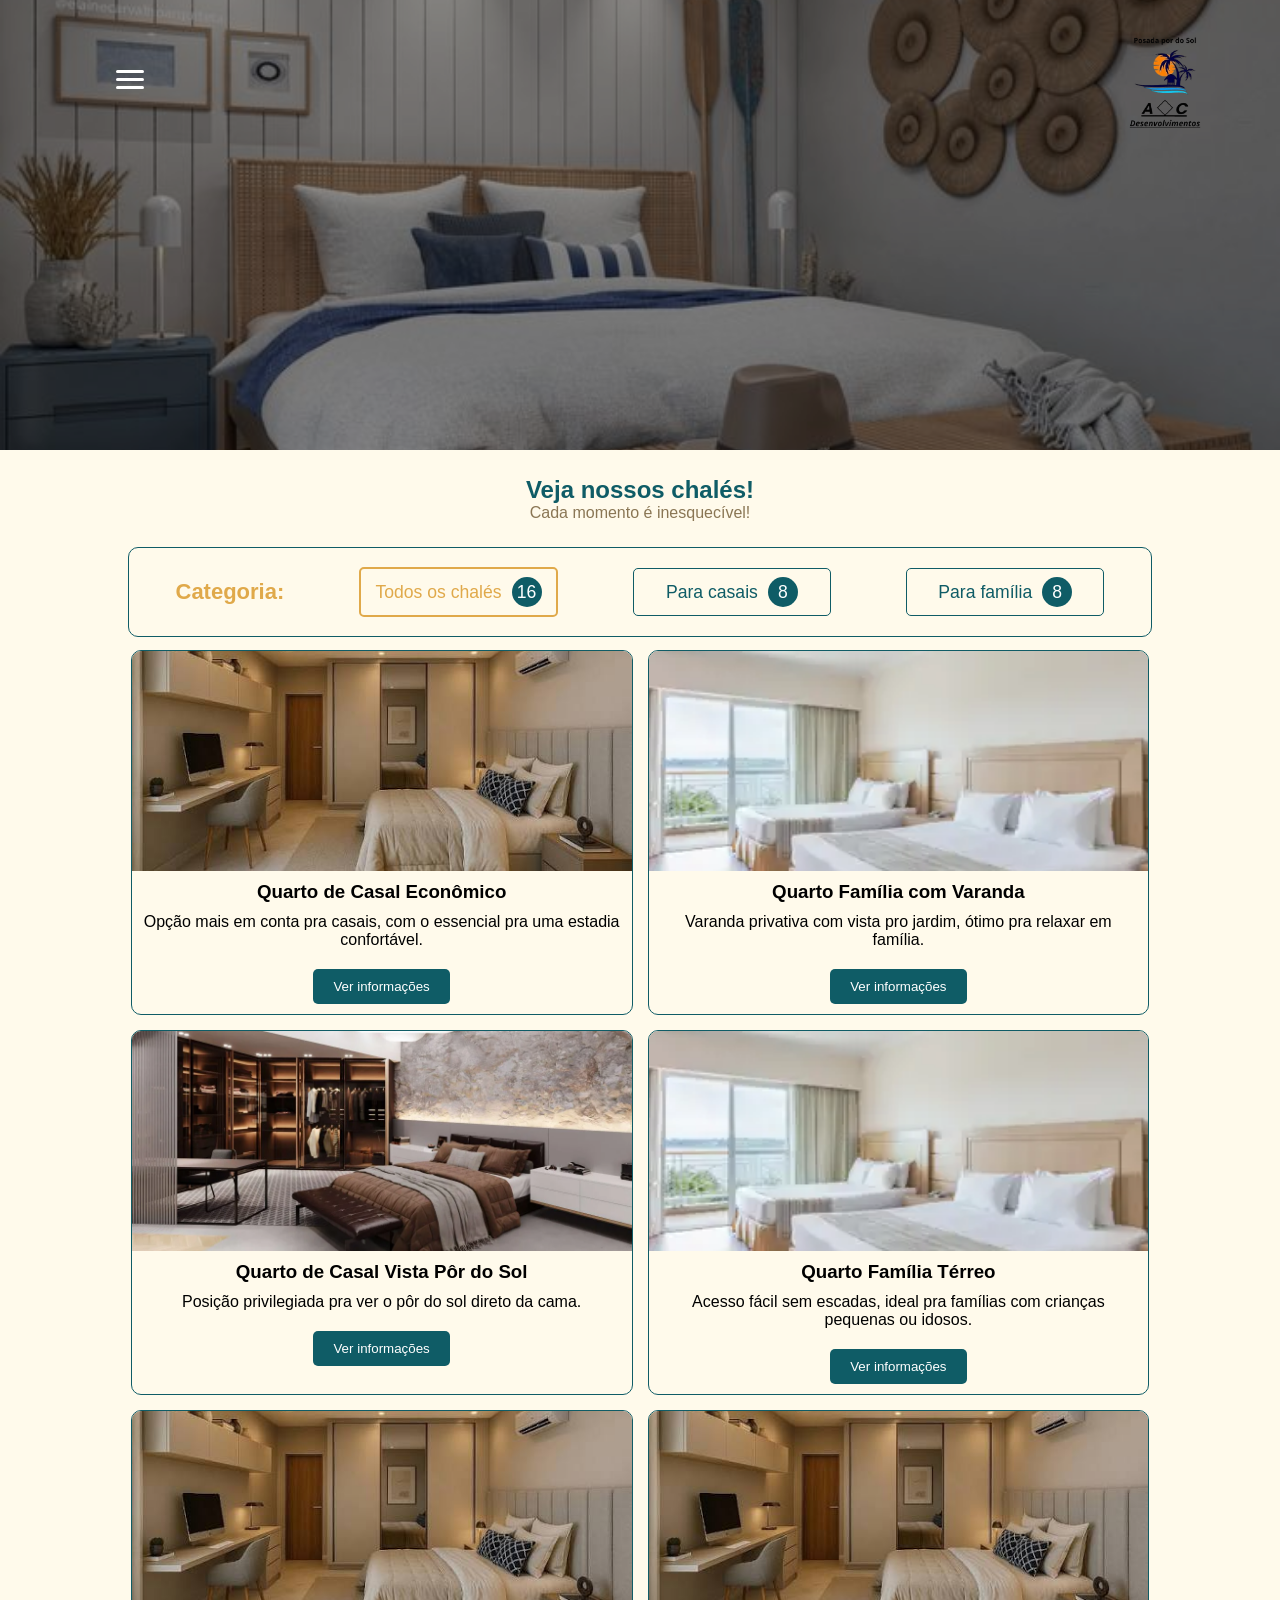
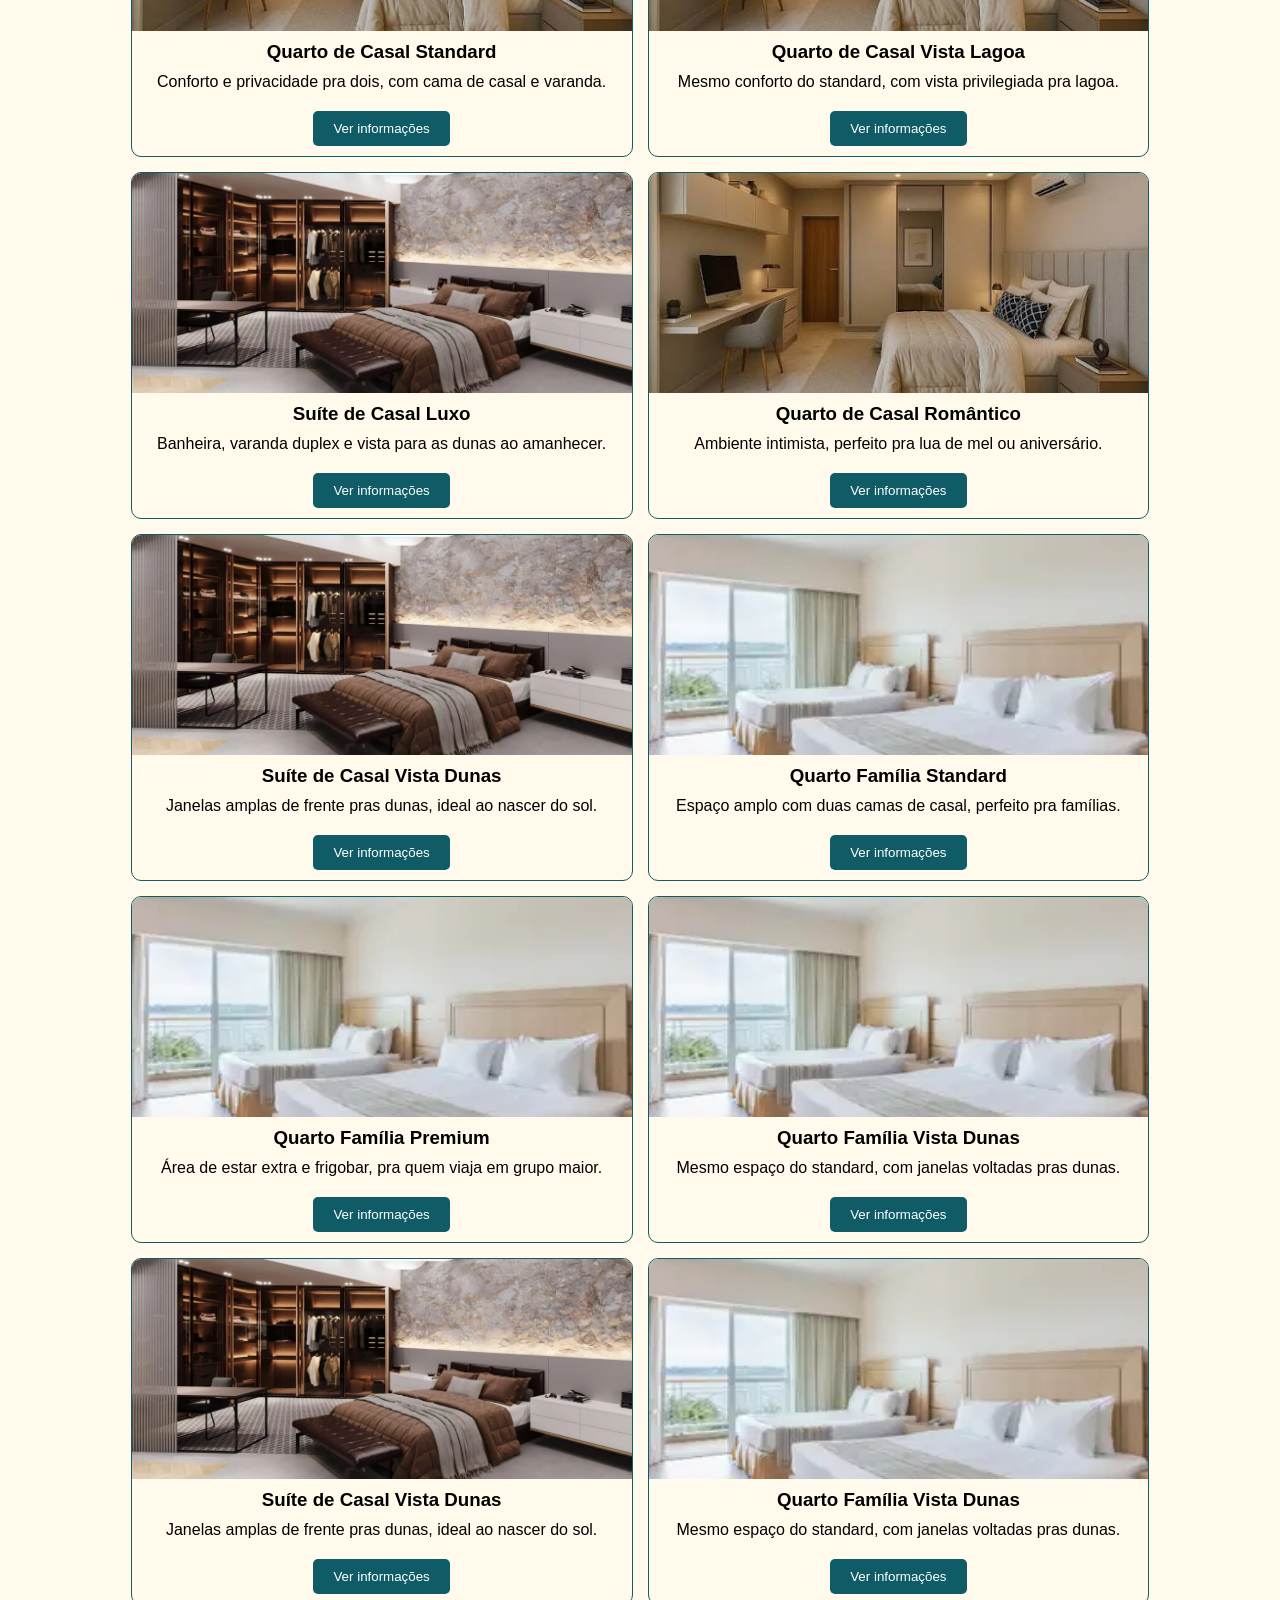
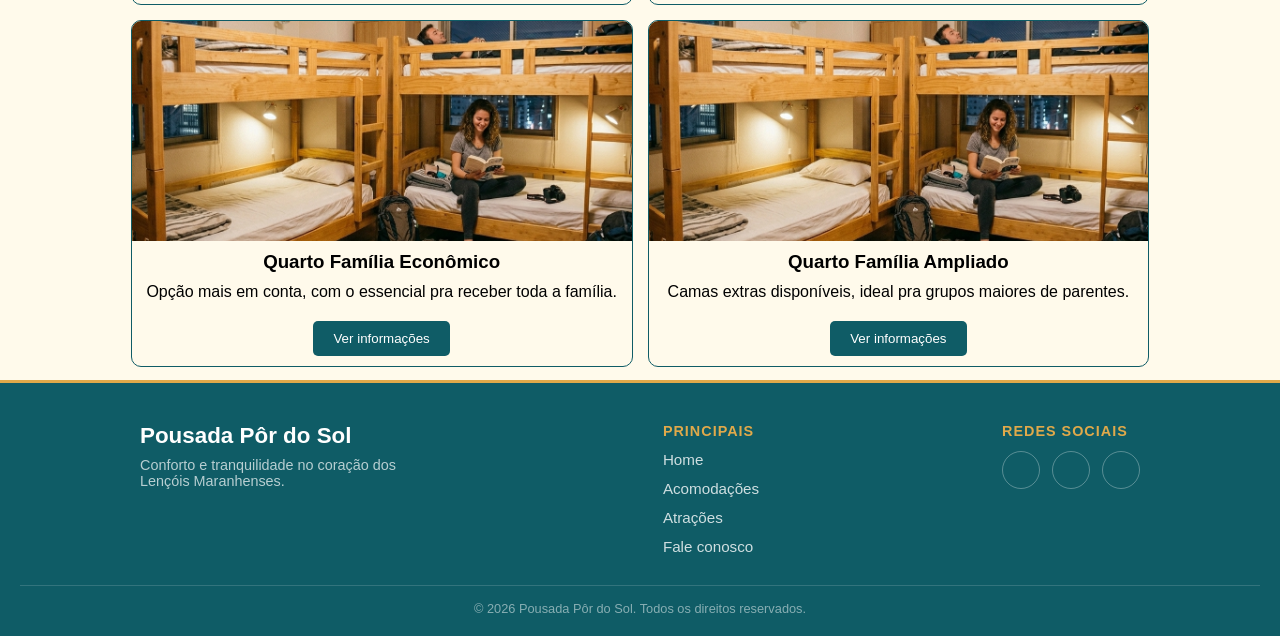
==== commit 57daeb90: "Correções de texto e melhorias de acessibilidade nas páginas Acomodações e Fale Conosco; ajustes de " ====
--- a/acomodacoes.html
+++ b/acomodacoes.html
@@ -202,7 +202,7 @@
               alt="Quarto família standard"
             />
             <h3>Quarto Família Standard</h3>
-            <p>Espaço amplo com duas camas de quartoCasal, perfeito pra famílias.</p>
+            <p>Espaço amplo com duas camas de casal, perfeito pra famílias.</p>
             <button class="btnQuartoInfo" data-id="10">Ver informações</button>
           </div>
 
@@ -227,7 +227,7 @@
           <div class="quartoBox quartoCasal">
             <img
               src="images/quartoSuite.webp"
-              alt="Suíte de quartoCasal vista dunas"
+              alt="Suíte de casal com vista para as dunas"
             />
             <h3>Suíte de Casal Vista Dunas</h3>
             <p>Janelas amplas de frente pras dunas, ideal ao nascer do sol.</p>
@@ -298,7 +298,7 @@
           <a href="index.html" class="footerLink">Home</a>
           <a href="acomodacoes.html" class="footerLink">Acomodações</a>
           <a href="atracao.html" class="footerLink">Atrações</a>
-          <a href="#" class="footerLink">Fale conosco</a>
+          <a href="faleConosco.html" class="footerLink">Fale conosco</a>
         </div>
 
         <div class="footerColuna">
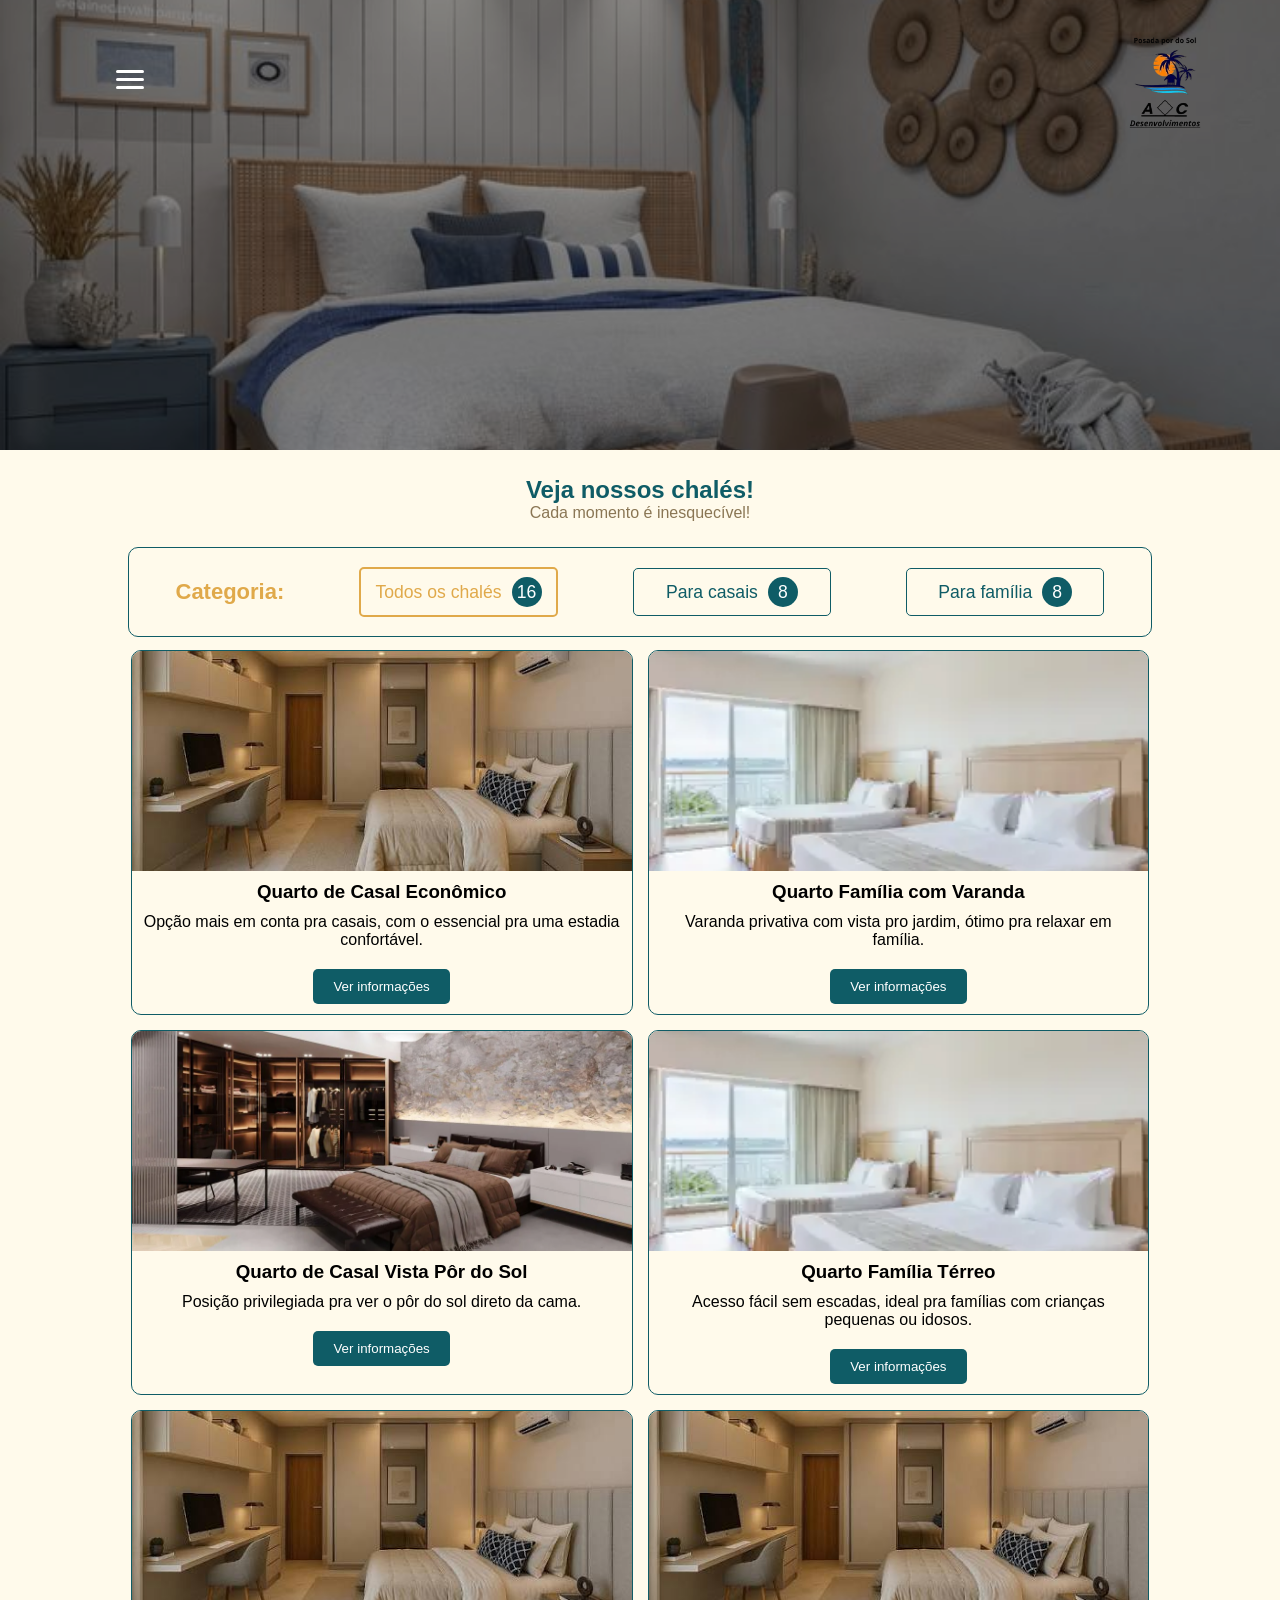
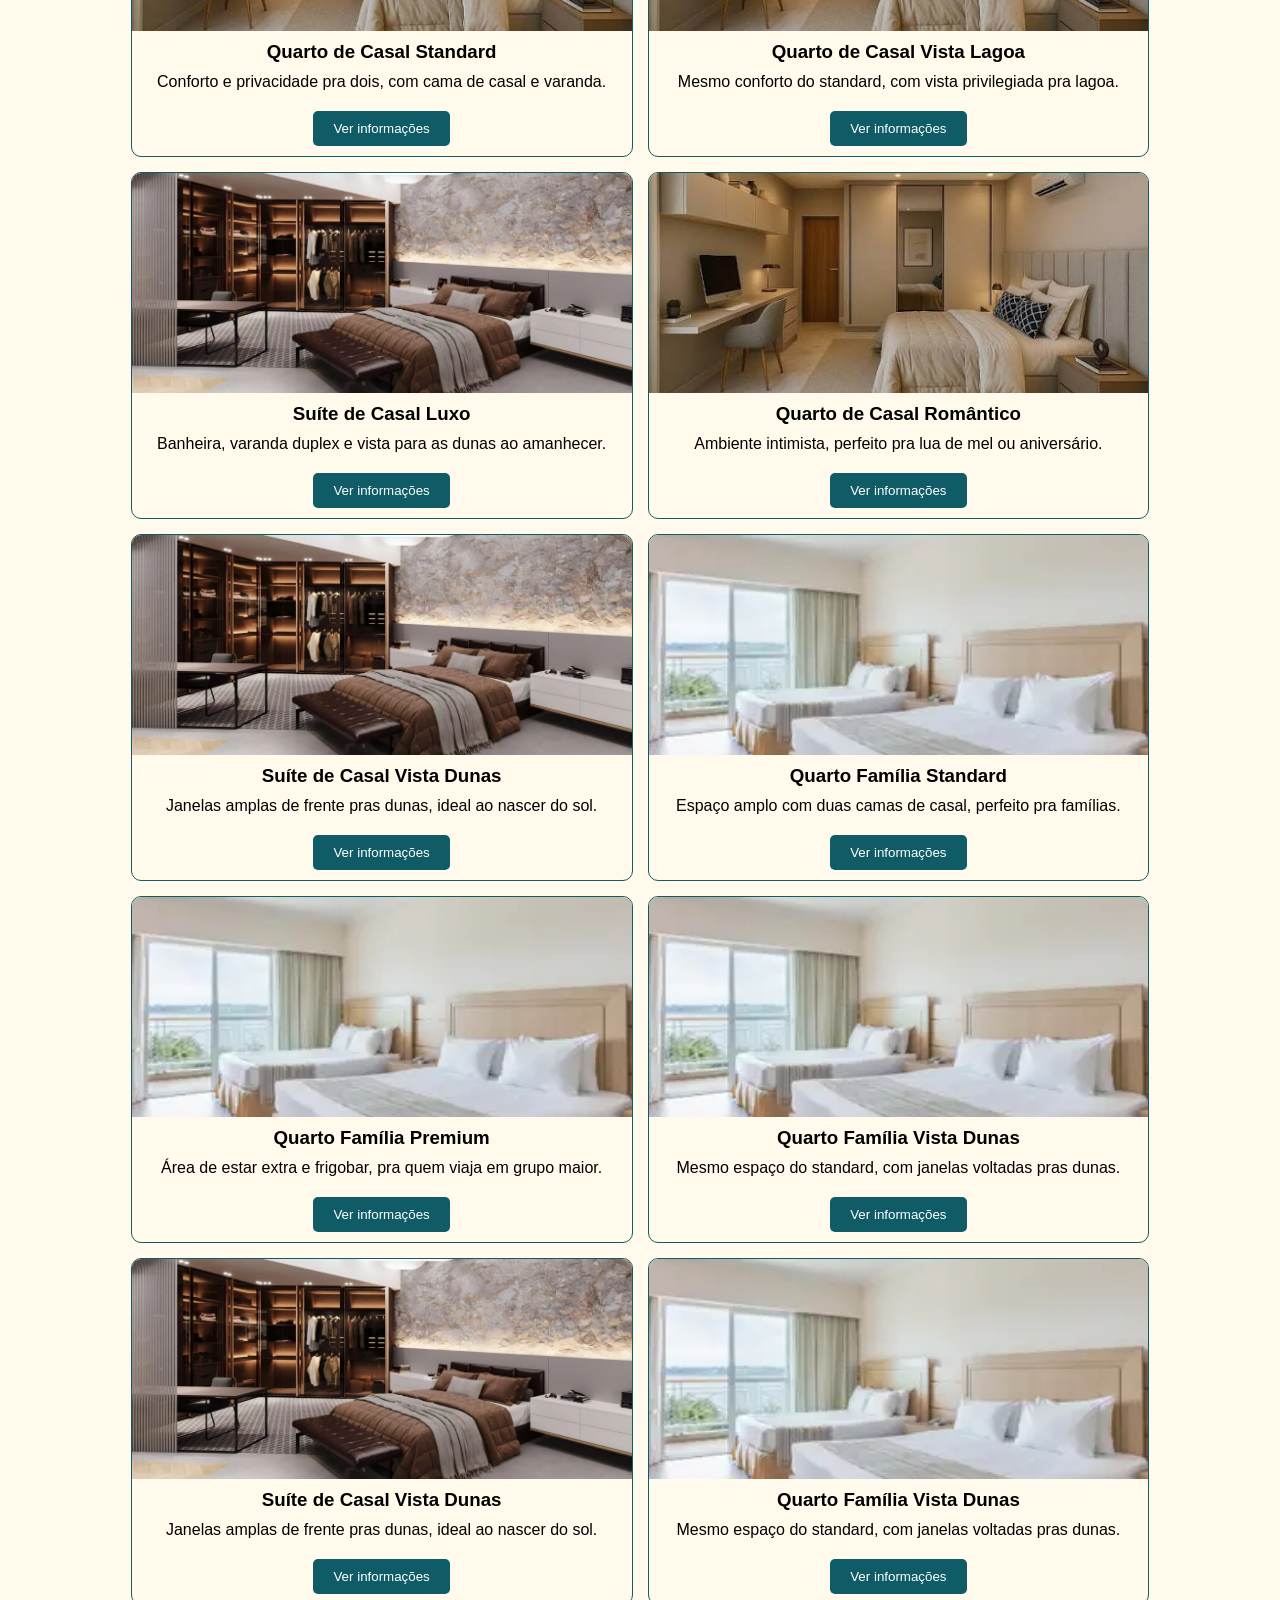
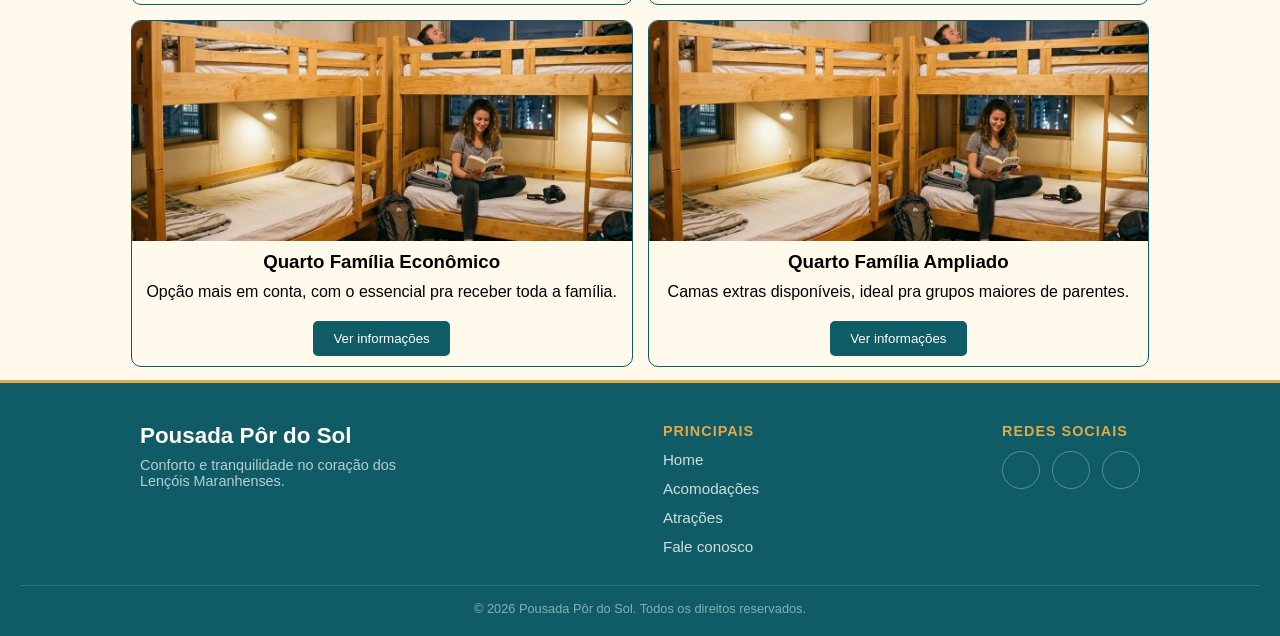
==== commit 1eae1641: "Reformulaçao atraçoes menu e resposividade" ====
--- a/acomodacoes.html
+++ b/acomodacoes.html
@@ -15,58 +15,54 @@
       <div class="headerOverlay">
         <nav class="navMain">
           <div class="navMenuBox">
-            <button class="btnMenu">
+            <button class="btnMenu" aria-label="Abrir menu">
               <span></span>
               <span></span>
               <span></span>
             </button>
 
             <div class="navMenu">
-              <ul>
-                <li>
-                  <span class="navRotulo">Principais</span>
-                </li>
-
-                <li>
-                  <a href="index.html">Home</a>
-                </li>
-
-                <li>
-                  <a href="acomodacoes.html">Acomodações</a>
-                </li>
-
-                <li>
-                  <a href="atracao.html">Atrações</a>
-                </li>
-
-                <li>
-                  <a href="faleConosco.html">Fale conosco</a>
-                </li>
-              </ul>
-
-              <div class="navBtns">
-                <button
-                  class="btnRedeSocial"
-                  data-url="https://github.com/CadevV/Trabalho-bimestral-Pousada"
-                >
-                  <i class="fa-brands fa-github"></i>
-                </button>
-
-                <button class="btnRedeSocial" data-url="https://www.instagram.com/">
-                  <i class="fa-brands fa-instagram"></i>
-                </button>
-
-                <button
-                  class="btnRedeSocial"
-                  data-url="https://www.facebook.com/?locale=pt_BR"
-                >
-                  <i class="fa-brands fa-facebook"></i>
-                </button>
-
-                <button class="btnMenuFechar">
-                  <i class="fa-solid fa-xmark"></i>
-                </button>
+              <div class="navMenuConteudo">
+                <ul class="navLinks">
+                  <li><span class="navRotulo">Principais</span></li>
+                  <li><a href="index.html"><span class="navNumero">01</span>Home</a></li>
+                  <li><a href="acomodacoes.html"><span class="navNumero">02</span>Acomodações</a></li>
+                  <li><a href="atracao.html"><span class="navNumero">03</span>Atrações</a></li>
+                  <li><a href="faleConosco.html"><span class="navNumero">04</span>Fale conosco</a></li>
+                </ul>
+
+                <ul class="navBtns">
+                  <li><span class="navRotulo">Pousada</span></li>
+                  <li>
+                    <button type="button" class="btnRedeSocial" data-url="https://www.instagram.com/">
+                      <i class="fa-brands fa-instagram" aria-hidden="true"></i>
+                      <span>Instagram</span>
+                    </button>
+                  </li>
+                  <li>
+                    <button type="button" class="btnRedeSocial" data-url="https://www.facebook.com/?locale=pt_BR">
+                      <i class="fa-brands fa-facebook" aria-hidden="true"></i>
+                      <span>Facebook</span>
+                    </button>
+                  </li>
+                  <li>
+                    <button type="button" class="btnRedeSocial" data-url="https://github.com/CadevV/Trabalho-bimestral-Pousada">
+                      <i class="fa-brands fa-github" aria-hidden="true"></i>
+                      <span>GitHub</span>
+                    </button>
+                  </li>
+                  <li class="navFrase">Conforto, natureza<br />e experiências únicas.</li>
+                </ul>
               </div>
+
+              <div class="navAssinatura">
+                <span>Pousada Pôr do Sol</span>
+                <span>Lençóis Maranhenses</span>
+              </div>
+
+              <button type="button" class="btnMenuFechar" aria-label="Fechar menu">
+                <i class="fa-solid fa-xmark" aria-hidden="true"></i>
+              </button>
             </div>
           </div>
 
--- a/css/ac.css
+++ b/css/ac.css
@@ -111,58 +111,146 @@
   position: fixed;
   top: 0;
   left: 0;
-  width: 100%;
-  min-height: 100vh;
-  padding: 20px;
-  transform: translateY(-100%);
-  background: rgba(255, 251, 234, 0.7);
+  display: flex;
+  flex-direction: column;
+  align-items: stretch;
+  width: 100%;
+  height: 100vh;
+  padding: 80px 24px 28px;
+  transform: translateX(-100%);
+  background: rgba(255, 251, 234, 0.96);
   color: var(--corTexto);
-  font-size: 2.5rem;
-  transition: transform 0.3s ease-in-out;
+  transition: transform 0.4s ease-in-out;
+  overflow-y: auto;
   z-index: 999;
 }
 
 .navMenu.isActive {
-  transform: translateY(0);
+  transform: translateX(0);
+}
+
+.navMenuConteudo {
+  display: flex;
+  flex-direction: column;
+  width: 100%;
+  gap: 36px;
+}
+
+.navMenu ul {
+  display: flex;
+  flex-direction: column;
+  gap: 14px;
+  list-style: none;
+}
+
+.navRotulo {
+  display: block;
+  margin-bottom: 8px;
+  color: var(--corDourada);
+  font-size: 0.85rem;
+  font-weight: bold;
+  letter-spacing: 1.5px;
+  text-transform: uppercase;
 }
 
 .navBtns button {
+  display: flex;
+  align-items: center;
+  gap: 10px;
+  border: none;
   background: transparent;
-  border: none;
-  font-size: 2rem;
+  color: var(--corPrimaria);
+  font-size: 1.35rem;
   cursor: pointer;
-}
-
-.btnMenuFechar:hover {
-  color: var(--corErro);
-}
-
-.btnRedeSocial:hover {
-  color: var(--corPrimaria);
-}
-
-.navMenu ul {
-  min-height: 80vh;
-  display: flex;
-  flex-direction: column;
-  justify-content: center;
-  gap: 20px;
-  list-style: none;
-}
-
-.navMenu a {
-  display: flex;
-  flex-direction: column;
-  font-size: 2rem;
+  transition: 0.3s;
+}
+
+.navLinks a {
+  position: relative;
+  display: flex;
+  align-items: center;
+  width: fit-content;
+  gap: clamp(14px, 2vw, 28px);
+  font-size: clamp(2rem, 3vw, 3.5rem);
   color: var(--corPrimaria);
   text-decoration: none;
-  transition: transform 0.3s ease-in-out;
-}
-
-.navMenu a:hover {
-  color: var(--corDourada);
-  text-decoration: underline;
-  transform: translateX(50px);
+  transition: 0.3s;
+}
+
+.navLinks a::after {
+  content: "";
+  position: absolute;
+  bottom: -4px;
+  left: 0;
+  width: 0;
+  height: 1px;
+  background: var(--corDourada);
+  transition: width 0.3s ease;
+}
+
+.navNumero {
+  min-width: 24px;
+  color: var(--corTexto);
+  font-size: 0.75rem;
+  opacity: 0.65;
+  transition: 0.3s;
+}
+
+.navFrase {
+  margin-top: 20px;
+  color: var(--corTexto);
+  font-size: 1rem;
+  line-height: 1.5;
+  opacity: 0.75;
+}
+
+.navLinks a:hover,
+.navBtns button:hover {
+  color: var(--corDourada);
+  transform: translateX(10px);
+}
+
+.navLinks a:hover::after {
+  width: 100%;
+}
+
+.navLinks a:hover .navNumero {
+  color: var(--corDourada);
+  opacity: 1;
+}
+
+.navAssinatura {
+  display: flex;
+  flex-direction: column;
+  margin-top: 40px;
+  color: var(--corTexto);
+  font-size: 0.8rem;
+  line-height: 1.5;
+  opacity: 0.65;
+}
+
+.btnMenuFechar {
+  position: absolute;
+  top: 20px;
+  right: 20px;
+  display: flex;
+  align-items: center;
+  justify-content: center;
+  width: 40px;
+  height: 40px;
+  border: 1px solid var(--corPrimaria);
+  border-radius: 50%;
+  background: transparent;
+  color: var(--corPrimaria);
+  font-size: 1.25rem;
+  cursor: pointer;
+  transition: 0.3s;
+}
+
+.btnMenuFechar:hover {
+  border-color: var(--corErro);
+  color: var(--corErro);
+  transform: rotate(90deg);
 }
 
 .secaoTitulo {
@@ -496,10 +584,40 @@
     width: 150px;
   }
 
+  .navMenuConteudo {
+    flex-direction: row;
+    align-items: stretch;
+    width: 90%;
+    max-width: 1450px;
+    margin: auto 0 auto 5vw;
+    gap: 0;
+  }
+
+  .navMenuConteudo > ul {
+    width: auto;
+  }
+
+  .navLinks {
+    flex: 1.6;
+    padding-right: clamp(40px, 6vw, 110px);
+    border-right: 1px solid rgba(224, 169, 74, 0.55);
+  }
+
   .navBtns {
+    min-height: 380px;
+    flex: 1;
+    padding-left: clamp(40px, 6vw, 110px);
+  }
+
+  .navFrase {
+    margin-top: auto;
+  }
+
+  .navAssinatura {
     position: absolute;
-    top: 20px;
-    right: 20px;
+    bottom: 28px;
+    left: 5vw;
+    margin-top: 0;
   }
 
   .quartosSecao {
@@ -538,4 +656,4 @@
   .footerColuna {
     align-items: flex-start;
   }
-}+}
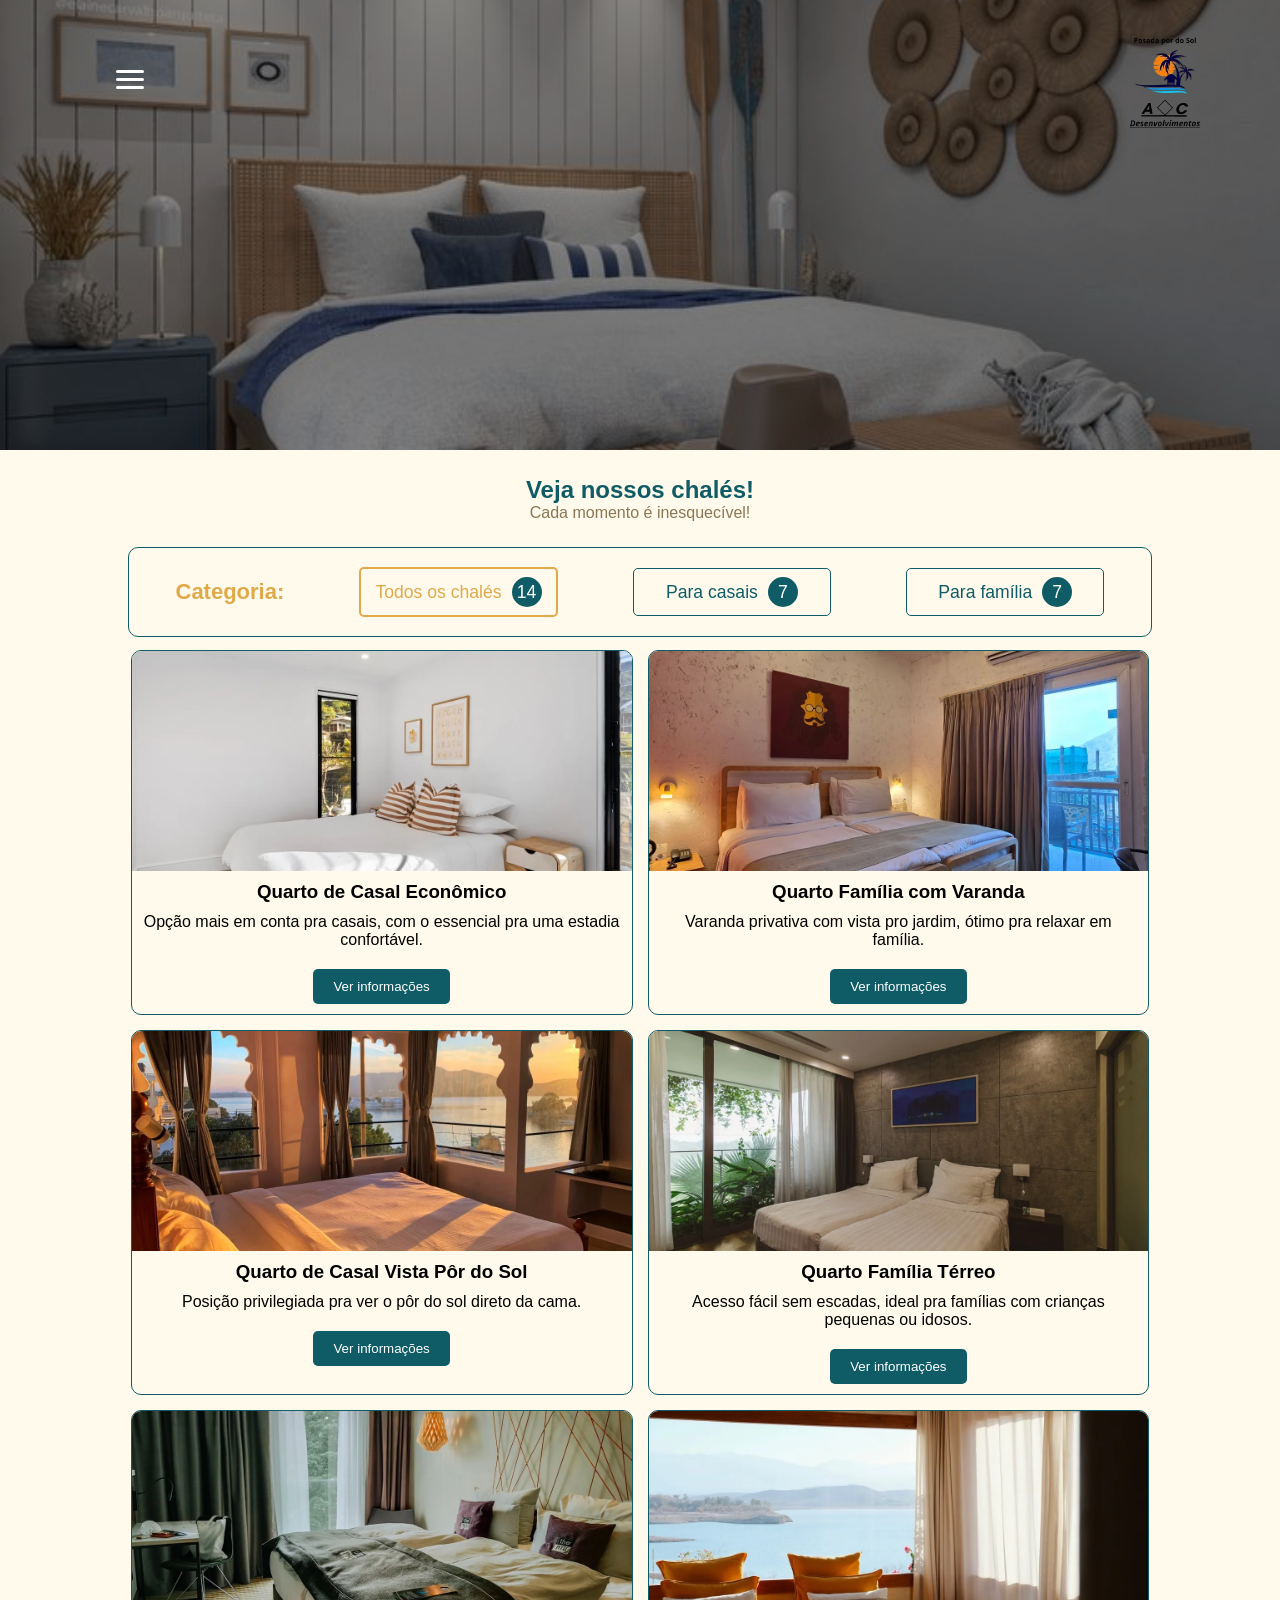
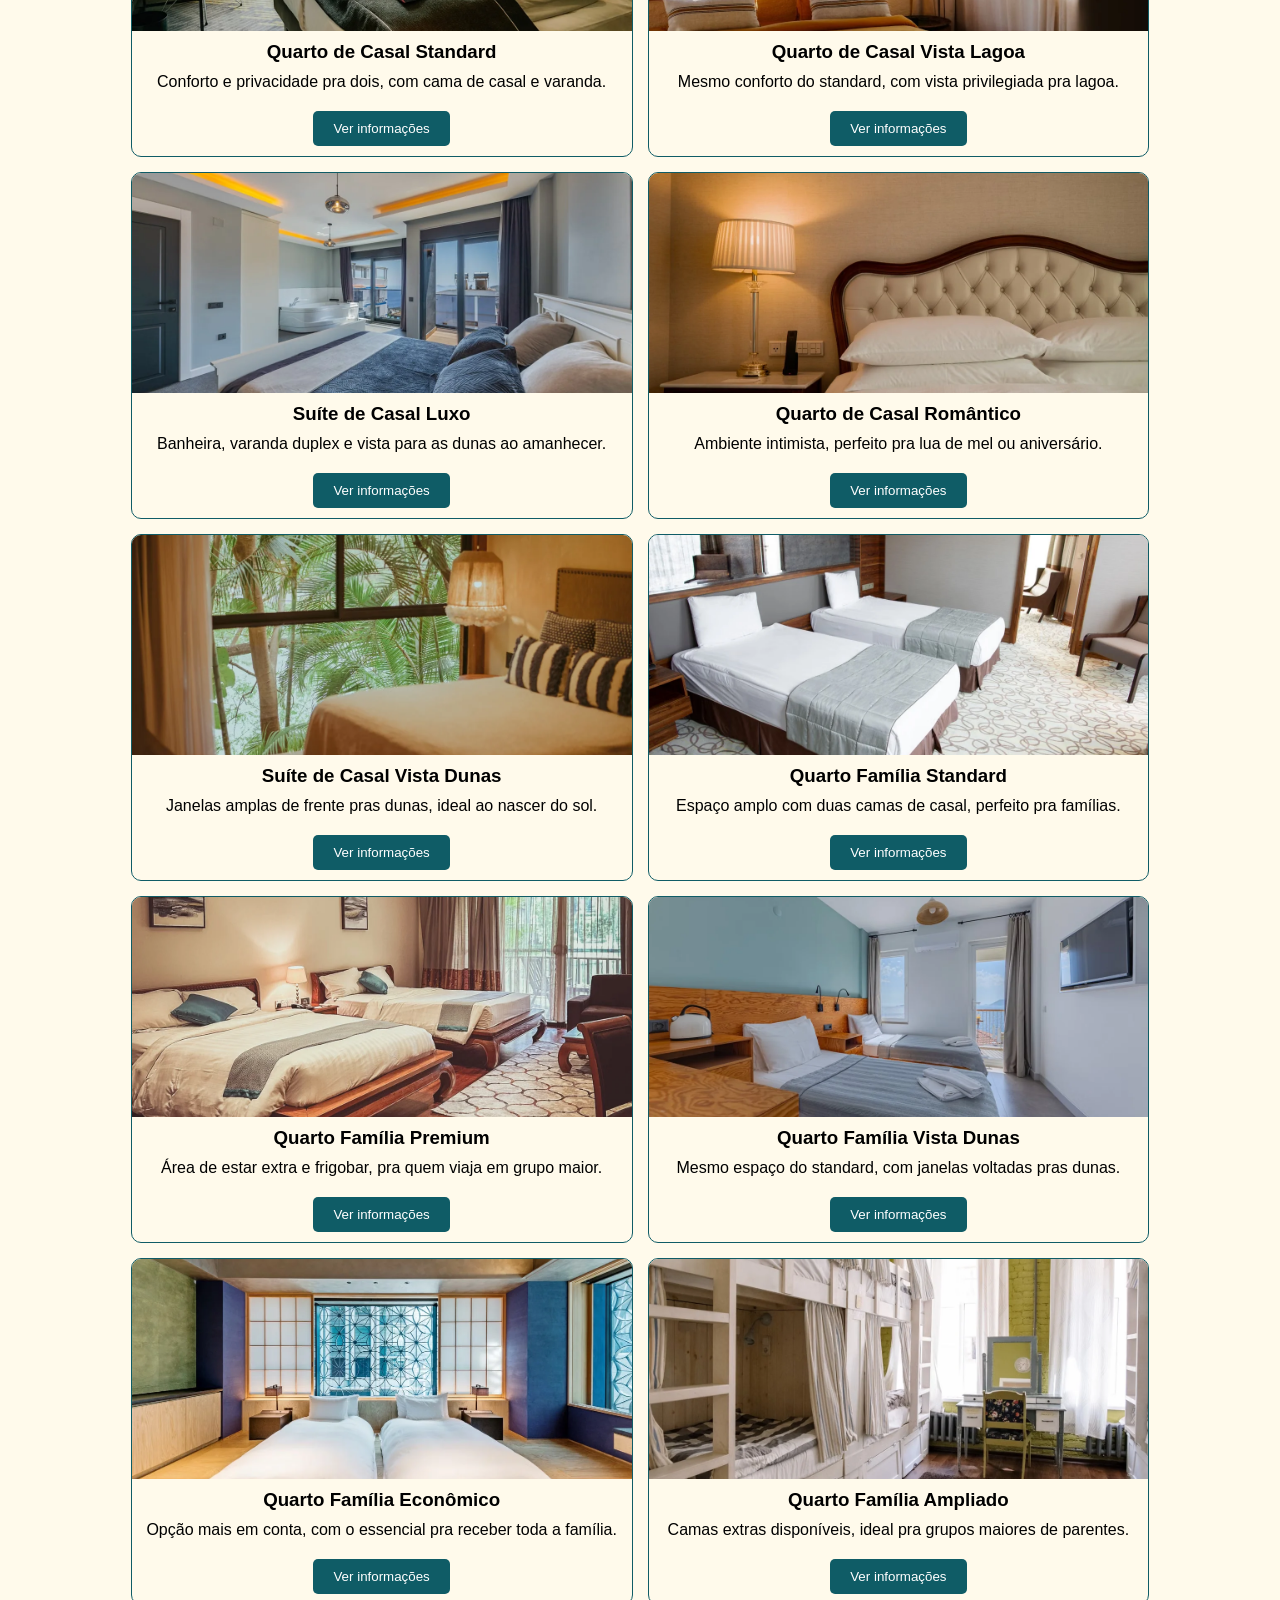
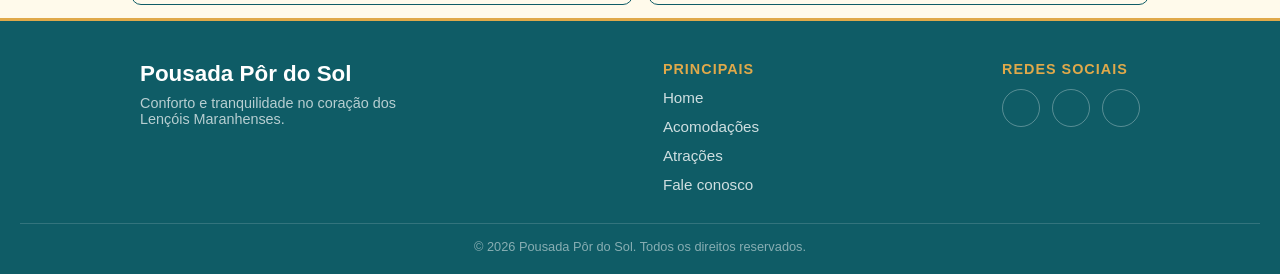
==== commit aa0fdf57: "Atualiza imagem das acomações" ====
--- a/acomodacoes.html
+++ b/acomodacoes.html
@@ -105,8 +105,8 @@
         <div class="quartosLista">
           <div class="quartoBox quartoCasal">
             <img
-              src="images/quartoCasal.jfif"
-              alt="Quarto de casal econômico"
+              src="images/quarto-casal-economico.webp"
+              alt="Quarto claro com cama de casal e criado-mudo de madeira"
             />
             <h3>Quarto de Casal Econômico</h3>
             <p>
@@ -118,8 +118,8 @@
 
           <div class="quartoBox quartoFamilia">
             <img
-              src="images/quartoFamilia.webp"
-              alt="Quarto família com varanda"
+              src="images/quarto-familia-varanda.webp"
+              alt="Quarto com camas e porta de vidro para a varanda"
             />
             <h3>Quarto Família com Varanda</h3>
             <p>
@@ -131,8 +131,8 @@
 
           <div class="quartoBox quartoCasal">
             <img
-              src="images/quartoSuite.webp"
-              alt="Quarto de casal com vista para o pôr do sol"
+              src="images/quarto-casal-por-do-sol.webp"
+              alt="Cama de casal iluminada pelo pôr do sol ao lado de janelas"
             />
             <h3>Quarto de Casal Vista Pôr do Sol</h3>
             <p>Posição privilegiada pra ver o pôr do sol direto da cama.</p>
@@ -140,7 +140,7 @@
           </div>
 
           <div class="quartoBox quartoFamilia">
-            <img src="images/quartoFamilia.webp" alt="Quarto família térreo" />
+            <img src="images/quarto-familia-terreo.webp" alt="Duas camas de solteiro ao lado de uma porta de vidro com vista para o jardim" />
             <h3>Quarto Família Térreo</h3>
             <p>
               Acesso fácil sem escadas, ideal pra famílias com crianças pequenas
@@ -149,7 +149,7 @@
             <button class="btnQuartoInfo" data-id="4">Ver informações</button>
           </div>
           <div class="quartoBox quartoCasal">
-            <img src="images/quartoCasal.jfif" alt="Quarto de casal standard" />
+            <img src="images/quarto-casal-standard.webp" alt="Cama de casal com luminárias e uma janela com cortinas" />
             <h3>Quarto de Casal Standard</h3>
             <p>Conforto e privacidade pra dois, com cama de casal e varanda.</p>
             <button class="btnQuartoInfo" data-id="5">Ver informações</button>
@@ -157,8 +157,8 @@
 
           <div class="quartoBox quartoCasal">
             <img
-              src="images/quartoCasal.jfif"
-              alt="Quarto de casal com vista para a lagoa"
+              src="images/quarto-casal-vista-lagoa.webp"
+              alt="Cama de casal em frente a uma janela com vista para a água"
             />
             <h3>Quarto de Casal Vista Lagoa</h3>
             <p>Mesmo conforto do standard, com vista privilegiada pra lagoa.</p>
@@ -166,7 +166,7 @@
           </div>
 
           <div class="quartoBox quartoCasal">
-            <img src="images/quartoSuite.webp" alt="Suíte de casal luxo" />
+            <img src="images/suite-casal-luxo.webp" alt="Suíte com cama de casal, banheira e portas de vidro" />
             <h3>Suíte de Casal Luxo</h3>
             <p>Banheira, varanda duplex e vista para as dunas ao amanhecer.</p>
             <button class="btnQuartoInfo" data-id="7">Ver informações</button>
@@ -174,8 +174,8 @@
 
           <div class="quartoBox quartoCasal">
             <img
-              src="images/quartoCasal.jfif"
-              alt="Quarto de casal romântico"
+              src="images/quarto-casal-romantico.webp"
+              alt="Cama de casal com cabeceira estofada e abajur aceso"
             />
             <h3>Quarto de Casal Romântico</h3>
             <p>Ambiente intimista, perfeito pra lua de mel ou aniversário.</p>
@@ -184,8 +184,8 @@
 
           <div class="quartoBox quartoCasal">
             <img
-              src="images/quartoSuite.webp"
-              alt="Suíte de casal com vista para as dunas"
+              src="images/suite-casal-vista-dunas.webp"
+              alt="Cama de casal junto a uma janela ampla com vista para a vegetação"
             />
             <h3>Suíte de Casal Vista Dunas</h3>
             <p>Janelas amplas de frente pras dunas, ideal ao nascer do sol.</p>
@@ -194,8 +194,8 @@
 
           <div class="quartoBox quartoFamilia">
             <img
-              src="images/quartoFamilia.webp"
-              alt="Quarto família standard"
+              src="images/quarto-familia-standard.webp"
+              alt="Quarto com duas camas e piso estampado"
             />
             <h3>Quarto Família Standard</h3>
             <p>Espaço amplo com duas camas de casal, perfeito pra famílias.</p>
@@ -203,7 +203,7 @@
           </div>
 
           <div class="quartoBox quartoFamilia">
-            <img src="images/quartoFamilia.webp" alt="Quarto família premium" />
+            <img src="images/quarto-familia-premium.webp" alt="Quarto com duas camas, poltrona e piso de madeira" />
             <h3>Quarto Família Premium</h3>
             <p>
               Área de estar extra e frigobar, pra quem viaja em grupo maior.
@@ -213,37 +213,19 @@
 
           <div class="quartoBox quartoFamilia">
             <img
-              src="images/quartoFamilia.webp"
-              alt="Quarto família vista dunas"
+              src="images/quarto-familia-vista-dunas.webp"
+              alt="Quarto azul com duas camas e uma porta de vidro"
             />
             <h3>Quarto Família Vista Dunas</h3>
             <p>Mesmo espaço do standard, com janelas voltadas pras dunas.</p>
             <button class="btnQuartoInfo" data-id="12">Ver informações</button>
           </div>
-          <div class="quartoBox quartoCasal">
-            <img
-              src="images/quartoSuite.webp"
-              alt="Suíte de casal com vista para as dunas"
-            />
-            <h3>Suíte de Casal Vista Dunas</h3>
-            <p>Janelas amplas de frente pras dunas, ideal ao nascer do sol.</p>
-            <button class="btnQuartoInfo" data-id="9">Ver informações</button>
-          </div>
-
-          <div class="quartoBox quartoFamilia">
-            <img
-              src="images/quartoFamilia.webp"
-              alt="Quarto família vista dunas"
-            />
-            <h3>Quarto Família Vista Dunas</h3>
-            <p>Mesmo espaço do standard, com janelas voltadas pras dunas.</p>
-            <button class="btnQuartoInfo" data-id="12">Ver informações</button>
-          </div>
-
-          <div class="quartoBox quartoFamilia">
-            <img
-              src="images/quartoCompartilhado.webp"
-              alt="Quarto família econômico"
+
+
+          <div class="quartoBox quartoFamilia">
+            <img
+              src="images/quarto-familia-economico.webp"
+              alt="Duas camas baixas em um quarto com painéis de madeira"
             />
             <h3>Quarto Família Econômico</h3>
             <p>
@@ -254,8 +236,8 @@
 
           <div class="quartoBox quartoFamilia">
             <img
-              src="images/quartoCompartilhado.webp"
-              alt="Quarto família ampliado"
+              src="images/quarto-familia-ampliado.webp"
+              alt="Quarto claro com beliches de madeira e uma janela grande"
             />
             <h3>Quarto Família Ampliado</h3>
             <p>
@@ -274,7 +256,7 @@
               <p class="quartoModalDescricao"></p>
               <div>
                 <span class="quartoModalPreco"></span>
-                <button>Alugar</button>
+                <button id="btnAlugar">Alugar</button>
               </div>
             </div>
           </div>
--- a/css/ac.css
+++ b/css/ac.css
@@ -583,14 +583,18 @@
   .navLogoImg {
     width: 150px;
   }
+  .navMenu{
+    width: 35%;
+    overflow: hidden;
+  }
 
   .navMenuConteudo {
-    flex-direction: row;
+    flex-direction: column;
     align-items: stretch;
     width: 90%;
     max-width: 1450px;
     margin: auto 0 auto 5vw;
-    gap: 0;
+    gap: 90px;
   }
 
   .navMenuConteudo > ul {
@@ -599,14 +603,12 @@
 
   .navLinks {
     flex: 1.6;
-    padding-right: clamp(40px, 6vw, 110px);
-    border-right: 1px solid rgba(224, 169, 74, 0.55);
   }
 
   .navBtns {
     min-height: 380px;
     flex: 1;
-    padding-left: clamp(40px, 6vw, 110px);
+    flex-direction: row;
   }
 
   .navFrase {
